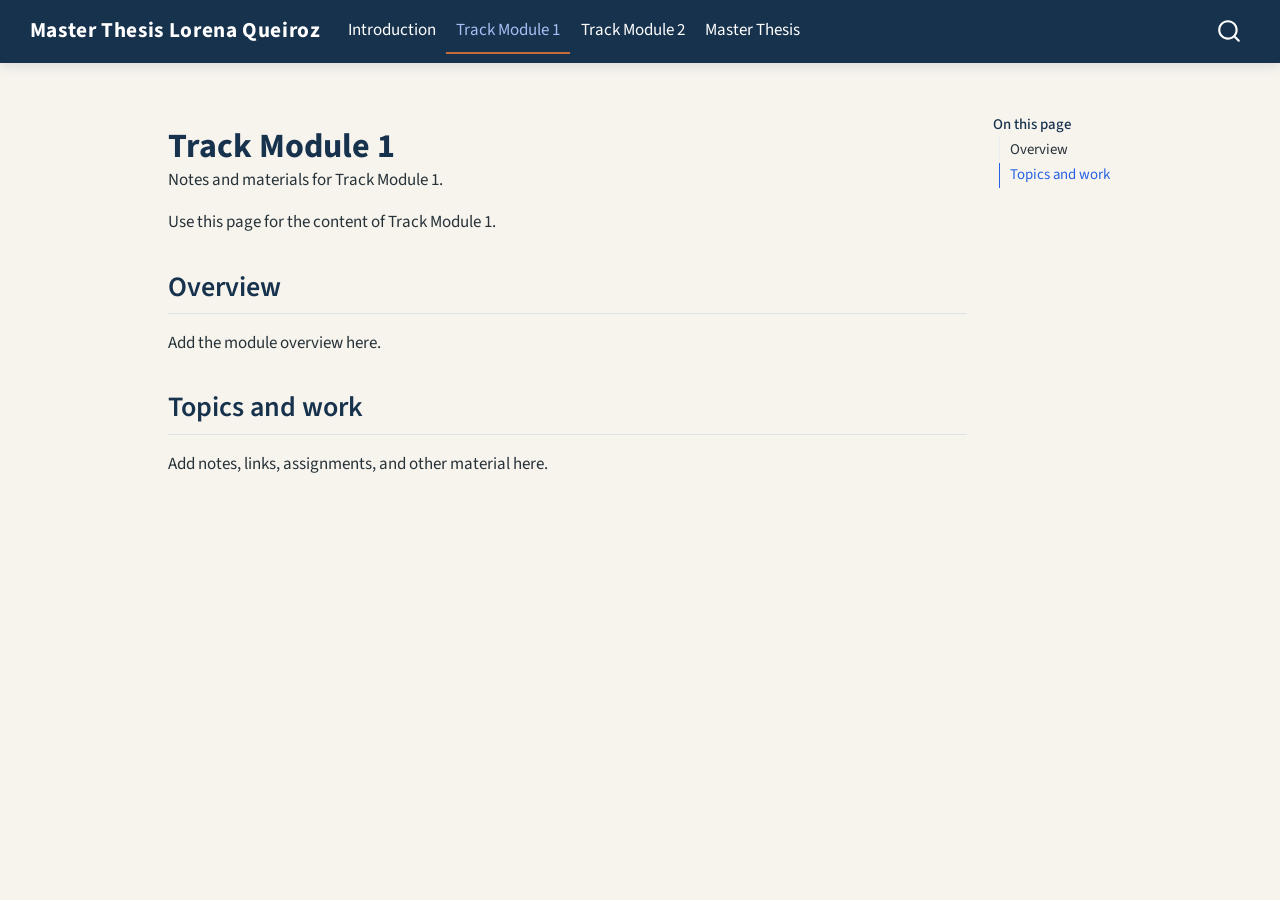
==== module-1.html @ 3b208a17 "Built site for gh-pages" ====
<!DOCTYPE html>
<html xmlns="http://www.w3.org/1999/xhtml" lang="en" xml:lang="en"><head>

<meta charset="utf-8">
<meta name="generator" content="quarto-1.8.27">

<meta name="viewport" content="width=device-width, initial-scale=1.0, user-scalable=yes">

<meta name="description" content="Notes and materials for Track Module 1.">

<title>Track Module 1 – Master Thesis Lorena Queiroz</title>
<style>
code{white-space: pre-wrap;}
span.smallcaps{font-variant: small-caps;}
div.columns{display: flex; gap: min(4vw, 1.5em);}
div.column{flex: auto; overflow-x: auto;}
div.hanging-indent{margin-left: 1.5em; text-indent: -1.5em;}
ul.task-list{list-style: none;}
ul.task-list li input[type="checkbox"] {
  width: 0.8em;
  margin: 0 0.8em 0.2em -1em; /* quarto-specific, see https://github.com/quarto-dev/quarto-cli/issues/4556 */ 
  vertical-align: middle;
}
</style>


<script src="site_libs/quarto-nav/quarto-nav.js"></script>
<script src="site_libs/quarto-nav/headroom.min.js"></script>
<script src="site_libs/clipboard/clipboard.min.js"></script>
<script src="site_libs/quarto-search/autocomplete.umd.js"></script>
<script src="site_libs/quarto-search/fuse.min.js"></script>
<script src="site_libs/quarto-search/quarto-search.js"></script>
<meta name="quarto:offset" content="./">
<script src="site_libs/quarto-html/quarto.js" type="module"></script>
<script src="site_libs/quarto-html/tabsets/tabsets.js" type="module"></script>
<script src="site_libs/quarto-html/axe/axe-check.js" type="module"></script>
<script src="site_libs/quarto-html/popper.min.js"></script>
<script src="site_libs/quarto-html/tippy.umd.min.js"></script>
<script src="site_libs/quarto-html/anchor.min.js"></script>
<link href="site_libs/quarto-html/tippy.css" rel="stylesheet">
<link href="site_libs/quarto-html/quarto-syntax-highlighting-ed96de9b727972fe78a7b5d16c58bf87.css" rel="stylesheet" id="quarto-text-highlighting-styles">
<script src="site_libs/bootstrap/bootstrap.min.js"></script>
<link href="site_libs/bootstrap/bootstrap-icons.css" rel="stylesheet">
<link href="site_libs/bootstrap/bootstrap-d3ca90b6e268685fec58a3d62933d639.min.css" rel="stylesheet" append-hash="true" id="quarto-bootstrap" data-mode="light">
<script id="quarto-search-options" type="application/json">{
  "location": "navbar",
  "copy-button": false,
  "collapse-after": 3,
  "panel-placement": "end",
  "type": "overlay",
  "limit": 50,
  "keyboard-shortcut": [
    "f",
    "/",
    "s"
  ],
  "show-item-context": false,
  "language": {
    "search-no-results-text": "No results",
    "search-matching-documents-text": "matching documents",
    "search-copy-link-title": "Copy link to search",
    "search-hide-matches-text": "Hide additional matches",
    "search-more-match-text": "more match in this document",
    "search-more-matches-text": "more matches in this document",
    "search-clear-button-title": "Clear",
    "search-text-placeholder": "",
    "search-detached-cancel-button-title": "Cancel",
    "search-submit-button-title": "Submit",
    "search-label": "Search"
  }
}</script>
<style>html{ scroll-behavior: smooth; }</style>


<link rel="stylesheet" href="styles.css">
</head>

<body class="nav-fixed quarto-light">

<div id="quarto-search-results"></div>
  <header id="quarto-header" class="headroom fixed-top">
    <nav class="navbar navbar-expand-lg " data-bs-theme="dark">
      <div class="navbar-container container-fluid">
      <div class="navbar-brand-container mx-auto">
    <a class="navbar-brand" href="./index.html">
    <span class="navbar-title">Master Thesis Lorena Queiroz</span>
    </a>
  </div>
            <div id="quarto-search" class="" title="Search"></div>
          <button class="navbar-toggler" type="button" data-bs-toggle="collapse" data-bs-target="#navbarCollapse" aria-controls="navbarCollapse" role="menu" aria-expanded="false" aria-label="Toggle navigation" onclick="if (window.quartoToggleHeadroom) { window.quartoToggleHeadroom(); }">
  <span class="navbar-toggler-icon"></span>
</button>
          <div class="collapse navbar-collapse" id="navbarCollapse">
            <ul class="navbar-nav navbar-nav-scroll me-auto">
  <li class="nav-item">
    <a class="nav-link" href="./index.html"> 
<span class="menu-text">Introduction</span></a>
  </li>  
  <li class="nav-item">
    <a class="nav-link active" href="./module-1.html" aria-current="page"> 
<span class="menu-text">Track Module 1</span></a>
  </li>  
  <li class="nav-item">
    <a class="nav-link" href="./module-2.html"> 
<span class="menu-text">Track Module 2</span></a>
  </li>  
  <li class="nav-item">
    <a class="nav-link" href="./thesis.html"> 
<span class="menu-text">Master Thesis</span></a>
  </li>  
</ul>
          </div> <!-- /navcollapse -->
            <div class="quarto-navbar-tools">
</div>
      </div> <!-- /container-fluid -->
    </nav>
</header>
<!-- content -->
<div id="quarto-content" class="quarto-container page-columns page-rows-contents page-layout-article page-navbar">
<!-- sidebar -->
<!-- margin-sidebar -->
    <div id="quarto-margin-sidebar" class="sidebar margin-sidebar">
        <nav id="TOC" role="doc-toc" class="toc-active">
    <h2 id="toc-title">On this page</h2>
   
  <ul>
  <li><a href="#overview" id="toc-overview" class="nav-link active" data-scroll-target="#overview">Overview</a></li>
  <li><a href="#topics-and-work" id="toc-topics-and-work" class="nav-link" data-scroll-target="#topics-and-work">Topics and work</a></li>
  </ul>
</nav>
    </div>
<!-- main -->
<main class="content" id="quarto-document-content">

<header id="title-block-header" class="quarto-title-block default">
<div class="quarto-title">
<h1 class="title">Track Module 1</h1>
</div>

<div>
  <div class="description">
    Notes and materials for Track Module 1.
  </div>
</div>


<div class="quarto-title-meta">

    
  
    
  </div>
  


</header>


<p>Use this page for the content of Track Module 1.</p>
<section id="overview" class="level2">
<h2 class="anchored" data-anchor-id="overview">Overview</h2>
<p>Add the module overview here.</p>
</section>
<section id="topics-and-work" class="level2">
<h2 class="anchored" data-anchor-id="topics-and-work">Topics and work</h2>
<p>Add notes, links, assignments, and other material here.</p>


</section>

</main> <!-- /main -->
<script id="quarto-html-after-body" type="application/javascript">
  window.document.addEventListener("DOMContentLoaded", function (event) {
    const icon = "";
    const anchorJS = new window.AnchorJS();
    anchorJS.options = {
      placement: 'right',
      icon: icon
    };
    anchorJS.add('.anchored');
    const isCodeAnnotation = (el) => {
      for (const clz of el.classList) {
        if (clz.startsWith('code-annotation-')) {                     
          return true;
        }
      }
      return false;
    }
    const onCopySuccess = function(e) {
      // button target
      const button = e.trigger;
      // don't keep focus
      button.blur();
      // flash "checked"
      button.classList.add('code-copy-button-checked');
      var currentTitle = button.getAttribute("title");
      button.setAttribute("title", "Copied!");
      let tooltip;
      if (window.bootstrap) {
        button.setAttribute("data-bs-toggle", "tooltip");
        button.setAttribute("data-bs-placement", "left");
        button.setAttribute("data-bs-title", "Copied!");
        tooltip = new bootstrap.Tooltip(button, 
          { trigger: "manual", 
            customClass: "code-copy-button-tooltip",
            offset: [0, -8]});
        tooltip.show();    
      }
      setTimeout(function() {
        if (tooltip) {
          tooltip.hide();
          button.removeAttribute("data-bs-title");
          button.removeAttribute("data-bs-toggle");
          button.removeAttribute("data-bs-placement");
        }
        button.setAttribute("title", currentTitle);
        button.classList.remove('code-copy-button-checked');
      }, 1000);
      // clear code selection
      e.clearSelection();
    }
    const getTextToCopy = function(trigger) {
      const outerScaffold = trigger.parentElement.cloneNode(true);
      const codeEl = outerScaffold.querySelector('code');
      for (const childEl of codeEl.children) {
        if (isCodeAnnotation(childEl)) {
          childEl.remove();
        }
      }
      return codeEl.innerText;
    }
    const clipboard = new window.ClipboardJS('.code-copy-button:not([data-in-quarto-modal])', {
      text: getTextToCopy
    });
    clipboard.on('success', onCopySuccess);
    if (window.document.getElementById('quarto-embedded-source-code-modal')) {
      const clipboardModal = new window.ClipboardJS('.code-copy-button[data-in-quarto-modal]', {
        text: getTextToCopy,
        container: window.document.getElementById('quarto-embedded-source-code-modal')
      });
      clipboardModal.on('success', onCopySuccess);
    }
      var localhostRegex = new RegExp(/^(?:http|https):\/\/localhost\:?[0-9]*\//);
      var mailtoRegex = new RegExp(/^mailto:/);
        var filterRegex = new RegExp('/' + window.location.host + '/');
      var isInternal = (href) => {
          return filterRegex.test(href) || localhostRegex.test(href) || mailtoRegex.test(href);
      }
      // Inspect non-navigation links and adorn them if external
     var links = window.document.querySelectorAll('a[href]:not(.nav-link):not(.navbar-brand):not(.toc-action):not(.sidebar-link):not(.sidebar-item-toggle):not(.pagination-link):not(.no-external):not([aria-hidden]):not(.dropdown-item):not(.quarto-navigation-tool):not(.about-link)');
      for (var i=0; i<links.length; i++) {
        const link = links[i];
        if (!isInternal(link.href)) {
          // undo the damage that might have been done by quarto-nav.js in the case of
          // links that we want to consider external
          if (link.dataset.originalHref !== undefined) {
            link.href = link.dataset.originalHref;
          }
        }
      }
    function tippyHover(el, contentFn, onTriggerFn, onUntriggerFn) {
      const config = {
        allowHTML: true,
        maxWidth: 500,
        delay: 100,
        arrow: false,
        appendTo: function(el) {
            return el.parentElement;
        },
        interactive: true,
        interactiveBorder: 10,
        theme: 'quarto',
        placement: 'bottom-start',
      };
      if (contentFn) {
        config.content = contentFn;
      }
      if (onTriggerFn) {
        config.onTrigger = onTriggerFn;
      }
      if (onUntriggerFn) {
        config.onUntrigger = onUntriggerFn;
      }
      window.tippy(el, config); 
    }
    const noterefs = window.document.querySelectorAll('a[role="doc-noteref"]');
    for (var i=0; i<noterefs.length; i++) {
      const ref = noterefs[i];
      tippyHover(ref, function() {
        // use id or data attribute instead here
        let href = ref.getAttribute('data-footnote-href') || ref.getAttribute('href');
        try { href = new URL(href).hash; } catch {}
        const id = href.replace(/^#\/?/, "");
        const note = window.document.getElementById(id);
        if (note) {
          return note.innerHTML;
        } else {
          return "";
        }
      });
    }
    const xrefs = window.document.querySelectorAll('a.quarto-xref');
    const processXRef = (id, note) => {
      // Strip column container classes
      const stripColumnClz = (el) => {
        el.classList.remove("page-full", "page-columns");
        if (el.children) {
          for (const child of el.children) {
            stripColumnClz(child);
          }
        }
      }
      stripColumnClz(note)
      if (id === null || id.startsWith('sec-')) {
        // Special case sections, only their first couple elements
        const container = document.createElement("div");
        if (note.children && note.children.length > 2) {
          container.appendChild(note.children[0].cloneNode(true));
          for (let i = 1; i < note.children.length; i++) {
            const child = note.children[i];
            if (child.tagName === "P" && child.innerText === "") {
              continue;
            } else {
              container.appendChild(child.cloneNode(true));
              break;
            }
          }
          if (window.Quarto?.typesetMath) {
            window.Quarto.typesetMath(container);
          }
          return container.innerHTML
        } else {
          if (window.Quarto?.typesetMath) {
            window.Quarto.typesetMath(note);
          }
          return note.innerHTML;
        }
      } else {
        // Remove any anchor links if they are present
        const anchorLink = note.querySelector('a.anchorjs-link');
        if (anchorLink) {
          anchorLink.remove();
        }
        if (window.Quarto?.typesetMath) {
          window.Quarto.typesetMath(note);
        }
        if (note.classList.contains("callout")) {
          return note.outerHTML;
        } else {
          return note.innerHTML;
        }
      }
    }
    for (var i=0; i<xrefs.length; i++) {
      const xref = xrefs[i];
      tippyHover(xref, undefined, function(instance) {
        instance.disable();
        let url = xref.getAttribute('href');
        let hash = undefined; 
        if (url.startsWith('#')) {
          hash = url;
        } else {
          try { hash = new URL(url).hash; } catch {}
        }
        if (hash) {
          const id = hash.replace(/^#\/?/, "");
          const note = window.document.getElementById(id);
          if (note !== null) {
            try {
              const html = processXRef(id, note.cloneNode(true));
              instance.setContent(html);
            } finally {
              instance.enable();
              instance.show();
            }
          } else {
            // See if we can fetch this
            fetch(url.split('#')[0])
            .then(res => res.text())
            .then(html => {
              const parser = new DOMParser();
              const htmlDoc = parser.parseFromString(html, "text/html");
              const note = htmlDoc.getElementById(id);
              if (note !== null) {
                const html = processXRef(id, note);
                instance.setContent(html);
              } 
            }).finally(() => {
              instance.enable();
              instance.show();
            });
          }
        } else {
          // See if we can fetch a full url (with no hash to target)
          // This is a special case and we should probably do some content thinning / targeting
          fetch(url)
          .then(res => res.text())
          .then(html => {
            const parser = new DOMParser();
            const htmlDoc = parser.parseFromString(html, "text/html");
            const note = htmlDoc.querySelector('main.content');
            if (note !== null) {
              // This should only happen for chapter cross references
              // (since there is no id in the URL)
              // remove the first header
              if (note.children.length > 0 && note.children[0].tagName === "HEADER") {
                note.children[0].remove();
              }
              const html = processXRef(null, note);
              instance.setContent(html);
            } 
          }).finally(() => {
            instance.enable();
            instance.show();
          });
        }
      }, function(instance) {
      });
    }
        let selectedAnnoteEl;
        const selectorForAnnotation = ( cell, annotation) => {
          let cellAttr = 'data-code-cell="' + cell + '"';
          let lineAttr = 'data-code-annotation="' +  annotation + '"';
          const selector = 'span[' + cellAttr + '][' + lineAttr + ']';
          return selector;
        }
        const selectCodeLines = (annoteEl) => {
          const doc = window.document;
          const targetCell = annoteEl.getAttribute("data-target-cell");
          const targetAnnotation = annoteEl.getAttribute("data-target-annotation");
          const annoteSpan = window.document.querySelector(selectorForAnnotation(targetCell, targetAnnotation));
          const lines = annoteSpan.getAttribute("data-code-lines").split(",");
          const lineIds = lines.map((line) => {
            return targetCell + "-" + line;
          })
          let top = null;
          let height = null;
          let parent = null;
          if (lineIds.length > 0) {
              //compute the position of the single el (top and bottom and make a div)
              const el = window.document.getElementById(lineIds[0]);
              top = el.offsetTop;
              height = el.offsetHeight;
              parent = el.parentElement.parentElement;
            if (lineIds.length > 1) {
              const lastEl = window.document.getElementById(lineIds[lineIds.length - 1]);
              const bottom = lastEl.offsetTop + lastEl.offsetHeight;
              height = bottom - top;
            }
            if (top !== null && height !== null && parent !== null) {
              // cook up a div (if necessary) and position it 
              let div = window.document.getElementById("code-annotation-line-highlight");
              if (div === null) {
                div = window.document.createElement("div");
                div.setAttribute("id", "code-annotation-line-highlight");
                div.style.position = 'absolute';
                parent.appendChild(div);
              }
              div.style.top = top - 2 + "px";
              div.style.height = height + 4 + "px";
              div.style.left = 0;
              let gutterDiv = window.document.getElementById("code-annotation-line-highlight-gutter");
              if (gutterDiv === null) {
                gutterDiv = window.document.createElement("div");
                gutterDiv.setAttribute("id", "code-annotation-line-highlight-gutter");
                gutterDiv.style.position = 'absolute';
                const codeCell = window.document.getElementById(targetCell);
                const gutter = codeCell.querySelector('.code-annotation-gutter');
                gutter.appendChild(gutterDiv);
              }
              gutterDiv.style.top = top - 2 + "px";
              gutterDiv.style.height = height + 4 + "px";
            }
            selectedAnnoteEl = annoteEl;
          }
        };
        const unselectCodeLines = () => {
          const elementsIds = ["code-annotation-line-highlight", "code-annotation-line-highlight-gutter"];
          elementsIds.forEach((elId) => {
            const div = window.document.getElementById(elId);
            if (div) {
              div.remove();
            }
          });
          selectedAnnoteEl = undefined;
        };
          // Handle positioning of the toggle
      window.addEventListener(
        "resize",
        throttle(() => {
          elRect = undefined;
          if (selectedAnnoteEl) {
            selectCodeLines(selectedAnnoteEl);
          }
        }, 10)
      );
      function throttle(fn, ms) {
      let throttle = false;
      let timer;
        return (...args) => {
          if(!throttle) { // first call gets through
              fn.apply(this, args);
              throttle = true;
          } else { // all the others get throttled
              if(timer) clearTimeout(timer); // cancel #2
              timer = setTimeout(() => {
                fn.apply(this, args);
                timer = throttle = false;
              }, ms);
          }
        };
      }
        // Attach click handler to the DT
        const annoteDls = window.document.querySelectorAll('dt[data-target-cell]');
        for (const annoteDlNode of annoteDls) {
          annoteDlNode.addEventListener('click', (event) => {
            const clickedEl = event.target;
            if (clickedEl !== selectedAnnoteEl) {
              unselectCodeLines();
              const activeEl = window.document.querySelector('dt[data-target-cell].code-annotation-active');
              if (activeEl) {
                activeEl.classList.remove('code-annotation-active');
              }
              selectCodeLines(clickedEl);
              clickedEl.classList.add('code-annotation-active');
            } else {
              // Unselect the line
              unselectCodeLines();
              clickedEl.classList.remove('code-annotation-active');
            }
          });
        }
    const findCites = (el) => {
      const parentEl = el.parentElement;
      if (parentEl) {
        const cites = parentEl.dataset.cites;
        if (cites) {
          return {
            el,
            cites: cites.split(' ')
          };
        } else {
          return findCites(el.parentElement)
        }
      } else {
        return undefined;
      }
    };
    var bibliorefs = window.document.querySelectorAll('a[role="doc-biblioref"]');
    for (var i=0; i<bibliorefs.length; i++) {
      const ref = bibliorefs[i];
      const citeInfo = findCites(ref);
      if (citeInfo) {
        tippyHover(citeInfo.el, function() {
          var popup = window.document.createElement('div');
          citeInfo.cites.forEach(function(cite) {
            var citeDiv = window.document.createElement('div');
            citeDiv.classList.add('hanging-indent');
            citeDiv.classList.add('csl-entry');
            var biblioDiv = window.document.getElementById('ref-' + cite);
            if (biblioDiv) {
              citeDiv.innerHTML = biblioDiv.innerHTML;
            }
            popup.appendChild(citeDiv);
          });
          return popup.innerHTML;
        });
      }
    }
  });
  </script>
</div> <!-- /content -->




<script src="site_libs/quarto-html/zenscroll-min.js"></script>
</body></html>
---- site_libs/quarto-html/tippy.css ----
.tippy-box[data-animation=fade][data-state=hidden]{opacity:0}[data-tippy-root]{max-width:calc(100vw - 10px)}.tippy-box{position:relative;background-color:#333;color:#fff;border-radius:4px;font-size:14px;line-height:1.4;white-space:normal;outline:0;transition-property:transform,visibility,opacity}.tippy-box[data-placement^=top]>.tippy-arrow{bottom:0}.tippy-box[data-placement^=top]>.tippy-arrow:before{bottom:-7px;left:0;border-width:8px 8px 0;border-top-color:initial;transform-origin:center top}.tippy-box[data-placement^=bottom]>.tippy-arrow{top:0}.tippy-box[data-placement^=bottom]>.tippy-arrow:before{top:-7px;left:0;border-width:0 8px 8px;border-bottom-color:initial;transform-origin:center bottom}.tippy-box[data-placement^=left]>.tippy-arrow{right:0}.tippy-box[data-placement^=left]>.tippy-arrow:before{border-width:8px 0 8px 8px;border-left-color:initial;right:-7px;transform-origin:center left}.tippy-box[data-placement^=right]>.tippy-arrow{left:0}.tippy-box[data-placement^=right]>.tippy-arrow:before{left:-7px;border-width:8px 8px 8px 0;border-right-color:initial;transform-origin:center right}.tippy-box[data-inertia][data-state=visible]{transition-timing-function:cubic-bezier(.54,1.5,.38,1.11)}.tippy-arrow{width:16px;height:16px;color:#333}.tippy-arrow:before{content:"";position:absolute;border-color:transparent;border-style:solid}.tippy-content{position:relative;padding:5px 9px;z-index:1}
---- site_libs/quarto-html/quarto-syntax-highlighting-ed96de9b727972fe78a7b5d16c58bf87.css ----
/* quarto syntax highlight colors */
:root {
  --quarto-hl-ot-color: #003B4F;
  --quarto-hl-at-color: #657422;
  --quarto-hl-ss-color: #20794D;
  --quarto-hl-an-color: #5E5E5E;
  --quarto-hl-fu-color: #4758AB;
  --quarto-hl-st-color: #20794D;
  --quarto-hl-cf-color: #003B4F;
  --quarto-hl-op-color: #5E5E5E;
  --quarto-hl-er-color: #AD0000;
  --quarto-hl-bn-color: #AD0000;
  --quarto-hl-al-color: #AD0000;
  --quarto-hl-va-color: #111111;
  --quarto-hl-bu-color: inherit;
  --quarto-hl-ex-color: inherit;
  --quarto-hl-pp-color: #AD0000;
  --quarto-hl-in-color: #5E5E5E;
  --quarto-hl-vs-color: #20794D;
  --quarto-hl-wa-color: #5E5E5E;
  --quarto-hl-do-color: #5E5E5E;
  --quarto-hl-im-color: #00769E;
  --quarto-hl-ch-color: #20794D;
  --quarto-hl-dt-color: #AD0000;
  --quarto-hl-fl-color: #AD0000;
  --quarto-hl-co-color: #5E5E5E;
  --quarto-hl-cv-color: #5E5E5E;
  --quarto-hl-cn-color: #8f5902;
  --quarto-hl-sc-color: #5E5E5E;
  --quarto-hl-dv-color: #AD0000;
  --quarto-hl-kw-color: #003B4F;
}

/* other quarto variables */
:root {
  --quarto-font-monospace: SFMono-Regular, Menlo, Monaco, Consolas, "Liberation Mono", "Courier New", monospace;
}

/* syntax highlight based on Pandoc's rules */
pre > code.sourceCode > span {
  color: #003B4F;
}

code.sourceCode > span {
  color: #003B4F;
}

div.sourceCode,
div.sourceCode pre.sourceCode {
  color: #003B4F;
}

/* Normal */
code span {
  color: #003B4F;
}

/* Alert */
code span.al {
  color: #AD0000;
  font-style: inherit;
}

/* Annotation */
code span.an {
  color: #5E5E5E;
  font-style: inherit;
}

/* Attribute */
code span.at {
  color: #657422;
  font-style: inherit;
}

/* BaseN */
code span.bn {
  color: #AD0000;
  font-style: inherit;
}

/* BuiltIn */
code span.bu {
  font-style: inherit;
}

/* ControlFlow */
code span.cf {
  color: #003B4F;
  font-weight: bold;
  font-style: inherit;
}

/* Char */
code span.ch {
  color: #20794D;
  font-style: inherit;
}

/* Constant */
code span.cn {
  color: #8f5902;
  font-style: inherit;
}

/* Comment */
code span.co {
  color: #5E5E5E;
  font-style: inherit;
}

/* CommentVar */
code span.cv {
  color: #5E5E5E;
  font-style: italic;
}

/* Documentation */
code span.do {
  color: #5E5E5E;
  font-style: italic;
}

/* DataType */
code span.dt {
  color: #AD0000;
  font-style: inherit;
}

/* DecVal */
code span.dv {
  color: #AD0000;
  font-style: inherit;
}

/* Error */
code span.er {
  color: #AD0000;
  font-style: inherit;
}

/* Extension */
code span.ex {
  font-style: inherit;
}

/* Float */
code span.fl {
  color: #AD0000;
  font-style: inherit;
}

/* Function */
code span.fu {
  color: #4758AB;
  font-style: inherit;
}

/* Import */
code span.im {
  color: #00769E;
  font-style: inherit;
}

/* Information */
code span.in {
  color: #5E5E5E;
  font-style: inherit;
}

/* Keyword */
code span.kw {
  color: #003B4F;
  font-weight: bold;
  font-style: inherit;
}

/* Operator */
code span.op {
  color: #5E5E5E;
  font-style: inherit;
}

/* Other */
code span.ot {
  color: #003B4F;
  font-style: inherit;
}

/* Preprocessor */
code span.pp {
  color: #AD0000;
  font-style: inherit;
}

/* SpecialChar */
code span.sc {
  color: #5E5E5E;
  font-style: inherit;
}

/* SpecialString */
code span.ss {
  color: #20794D;
  font-style: inherit;
}

/* String */
code span.st {
  color: #20794D;
  font-style: inherit;
}

/* Variable */
code span.va {
  color: #111111;
  font-style: inherit;
}

/* VerbatimString */
code span.vs {
  color: #20794D;
  font-style: inherit;
}

/* Warning */
code span.wa {
  color: #5E5E5E;
  font-style: italic;
}

.prevent-inlining {
  content: "</";
}

/*# sourceMappingURL=0920dd6d7437995b8cdf7429764427b1.css.map */
---- styles.css ----
/* Keep the reading surface calm while giving the site its own identity. */
:root {
  --site-ink: #17324d;
  --site-accent: #c76b39;
  --site-paper: #f7f4ee;
}

body {
  background: var(--site-paper);
  color: #263238;
}

.navbar {
  box-shadow: 0 2px 12px rgba(23, 50, 77, 0.14);
}

.navbar-brand {
  font-weight: 700;
  letter-spacing: 0.03em;
}

.navbar-nav .nav-link {
  border-bottom: 2px solid transparent;
  transition: border-color 160ms ease, color 160ms ease;
}

.navbar-nav .nav-link:hover,
.navbar-nav .nav-link.active {
  border-bottom-color: var(--site-accent);
}

#quarto-content {
  padding-top: 2rem;
}

h1, h2, h3 {
  color: var(--site-ink);
}

h1 {
  font-weight: 700;
}

a {
  color: #9b4d25;
}
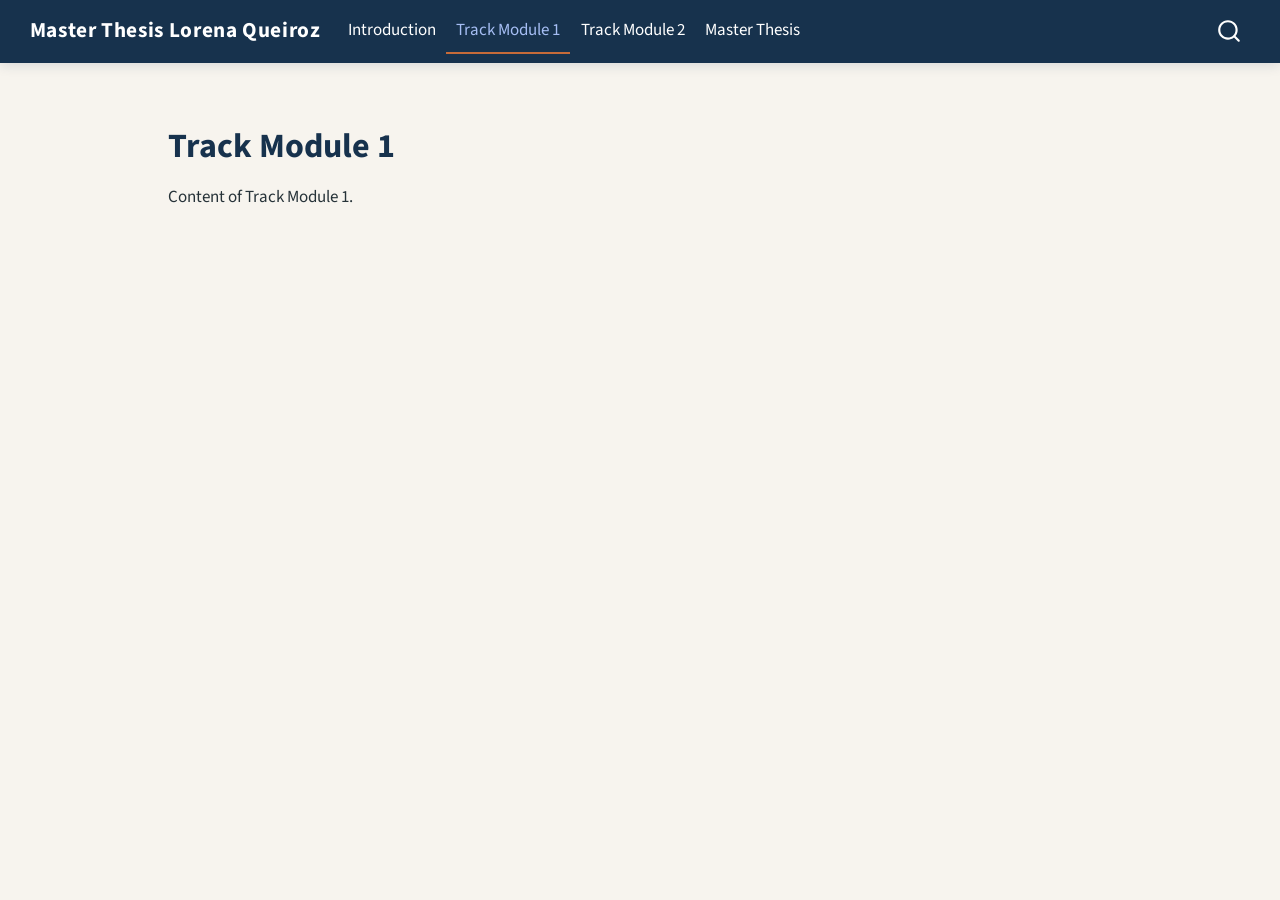
==== commit 91881957: "Built site for gh-pages" ====
--- a/module-1.html
+++ b/module-1.html
@@ -6,7 +6,6 @@
 
 <meta name="viewport" content="width=device-width, initial-scale=1.0, user-scalable=yes">
 
-<meta name="description" content="Notes and materials for Track Module 1.">
 
 <title>Track Module 1 – Master Thesis Lorena Queiroz</title>
 <style>
@@ -119,15 +118,8 @@
 <div id="quarto-content" class="quarto-container page-columns page-rows-contents page-layout-article page-navbar">
 <!-- sidebar -->
 <!-- margin-sidebar -->
-    <div id="quarto-margin-sidebar" class="sidebar margin-sidebar">
-        <nav id="TOC" role="doc-toc" class="toc-active">
-    <h2 id="toc-title">On this page</h2>
-   
-  <ul>
-  <li><a href="#overview" id="toc-overview" class="nav-link active" data-scroll-target="#overview">Overview</a></li>
-  <li><a href="#topics-and-work" id="toc-topics-and-work" class="nav-link" data-scroll-target="#topics-and-work">Topics and work</a></li>
-  </ul>
-</nav>
+    <div id="quarto-margin-sidebar" class="sidebar margin-sidebar zindex-bottom">
+        
     </div>
 <!-- main -->
 <main class="content" id="quarto-document-content">
@@ -137,11 +129,6 @@
 <h1 class="title">Track Module 1</h1>
 </div>
 
-<div>
-  <div class="description">
-    Notes and materials for Track Module 1.
-  </div>
-</div>
 
 
 <div class="quarto-title-meta">
@@ -156,17 +143,9 @@
 </header>
 
 
-<p>Use this page for the content of Track Module 1.</p>
-<section id="overview" class="level2">
-<h2 class="anchored" data-anchor-id="overview">Overview</h2>
-<p>Add the module overview here.</p>
-</section>
-<section id="topics-and-work" class="level2">
-<h2 class="anchored" data-anchor-id="topics-and-work">Topics and work</h2>
-<p>Add notes, links, assignments, and other material here.</p>
-
-
-</section>
+<p>Content of Track Module 1.</p>
+
+
 
 </main> <!-- /main -->
 <script id="quarto-html-after-body" type="application/javascript">
@@ -242,7 +221,7 @@
     }
       var localhostRegex = new RegExp(/^(?:http|https):\/\/localhost\:?[0-9]*\//);
       var mailtoRegex = new RegExp(/^mailto:/);
-        var filterRegex = new RegExp('/' + window.location.host + '/');
+        var filterRegex = new RegExp("https:\/\/DavidGraber\.github\.io\/MasterThesisLorenaQueiroz\/");
       var isInternal = (href) => {
           return filterRegex.test(href) || localhostRegex.test(href) || mailtoRegex.test(href);
       }
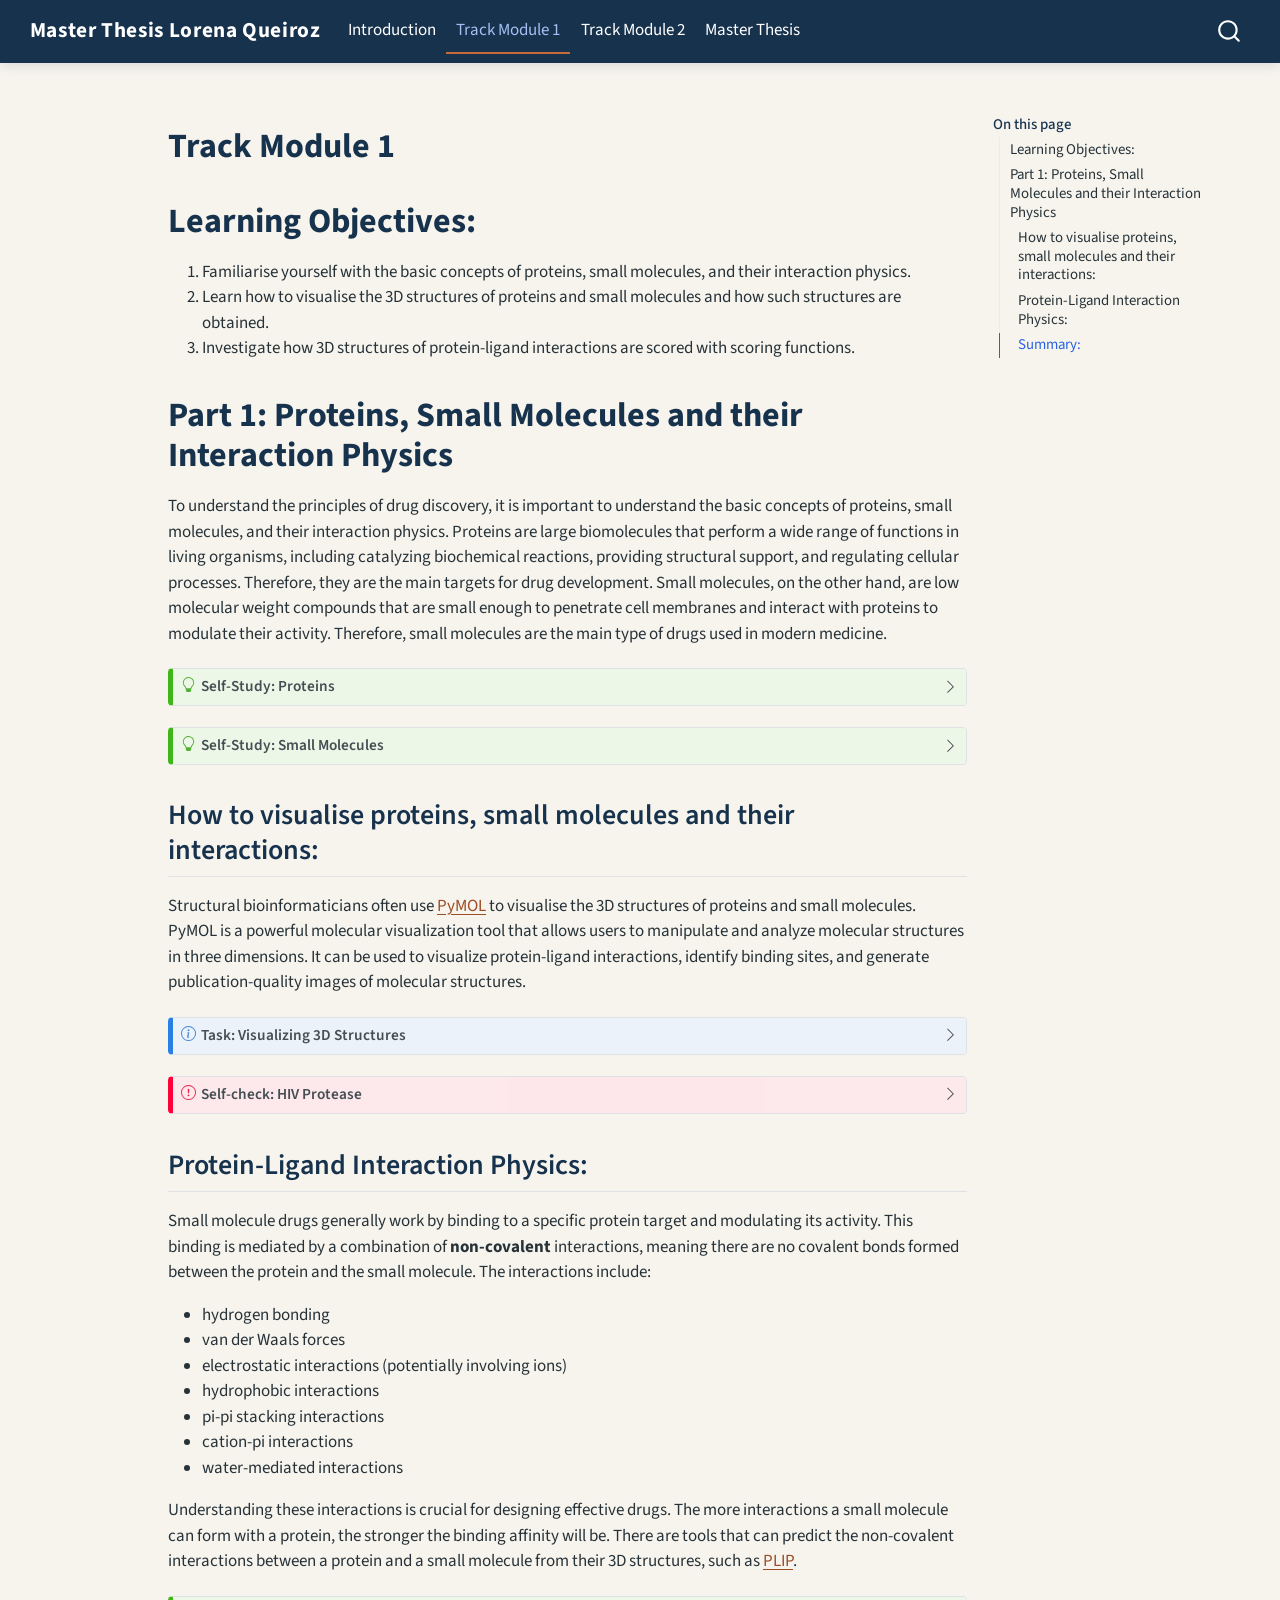
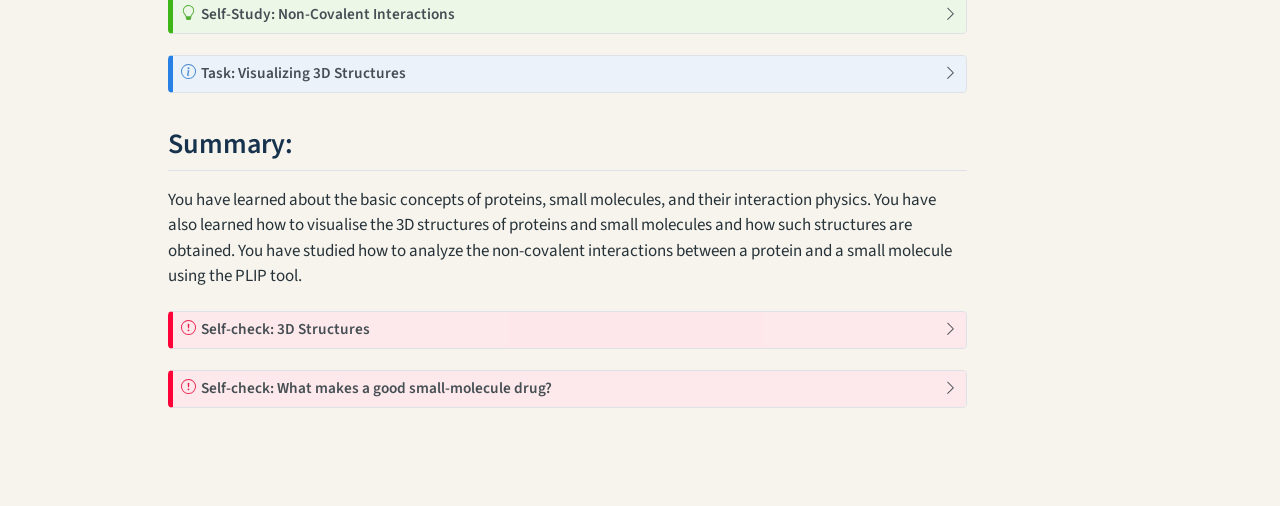
==== commit a1d6db19: "Built site for gh-pages" ====
--- a/module-1.html
+++ b/module-1.html
@@ -118,8 +118,20 @@
 <div id="quarto-content" class="quarto-container page-columns page-rows-contents page-layout-article page-navbar">
 <!-- sidebar -->
 <!-- margin-sidebar -->
-    <div id="quarto-margin-sidebar" class="sidebar margin-sidebar zindex-bottom">
-        
+    <div id="quarto-margin-sidebar" class="sidebar margin-sidebar">
+        <nav id="TOC" role="doc-toc" class="toc-active">
+    <h2 id="toc-title">On this page</h2>
+   
+  <ul>
+  <li><a href="#learning-objectives" id="toc-learning-objectives" class="nav-link active" data-scroll-target="#learning-objectives">Learning Objectives:</a></li>
+  <li><a href="#part-1-proteins-small-molecules-and-their-interaction-physics" id="toc-part-1-proteins-small-molecules-and-their-interaction-physics" class="nav-link" data-scroll-target="#part-1-proteins-small-molecules-and-their-interaction-physics">Part 1: Proteins, Small Molecules and their Interaction Physics</a>
+  <ul class="collapse">
+  <li><a href="#how-to-visualise-proteins-small-molecules-and-their-interactions" id="toc-how-to-visualise-proteins-small-molecules-and-their-interactions" class="nav-link" data-scroll-target="#how-to-visualise-proteins-small-molecules-and-their-interactions">How to visualise proteins, small molecules and their interactions:</a></li>
+  <li><a href="#protein-ligand-interaction-physics" id="toc-protein-ligand-interaction-physics" class="nav-link" data-scroll-target="#protein-ligand-interaction-physics">Protein-Ligand Interaction Physics:</a></li>
+  <li><a href="#summary" id="toc-summary" class="nav-link" data-scroll-target="#summary">Summary:</a></li>
+  </ul></li>
+  </ul>
+</nav>
     </div>
 <!-- main -->
 <main class="content" id="quarto-document-content">
@@ -143,9 +155,195 @@
 </header>
 
 
-<p>Content of Track Module 1.</p>
-
-
+<section id="learning-objectives" class="level1">
+<h1>Learning Objectives:</h1>
+<ol type="1">
+<li>Familiarise yourself with the basic concepts of proteins, small molecules, and their interaction physics.</li>
+<li>Learn how to visualise the 3D structures of proteins and small molecules and how such structures are obtained.</li>
+<li>Investigate how 3D structures of protein-ligand interactions are scored with scoring functions.</li>
+</ol>
+</section>
+<section id="part-1-proteins-small-molecules-and-their-interaction-physics" class="level1">
+<h1>Part 1: Proteins, Small Molecules and their Interaction Physics</h1>
+<p>To understand the principles of drug discovery, it is important to understand the basic concepts of proteins, small molecules, and their interaction physics. Proteins are large biomolecules that perform a wide range of functions in living organisms, including catalyzing biochemical reactions, providing structural support, and regulating cellular processes. Therefore, they are the main targets for drug development. Small molecules, on the other hand, are low molecular weight compounds that are small enough to penetrate cell membranes and interact with proteins to modulate their activity. Therefore, small molecules are the main type of drugs used in modern medicine.</p>
+<div class="callout callout-style-default callout-tip callout-titled" title="Self-Study: Proteins">
+<div class="callout-header d-flex align-content-center collapsed" data-bs-toggle="collapse" data-bs-target=".callout-1-contents" aria-controls="callout-1" aria-expanded="false" aria-label="Toggle callout">
+<div class="callout-icon-container">
+<i class="callout-icon"></i>
+</div>
+<div class="callout-title-container flex-fill">
+<span class="screen-reader-only">Tip</span>Self-Study: Proteins
+</div>
+<div class="callout-btn-toggle d-inline-block border-0 py-1 ps-1 pe-0 float-end"><i class="callout-toggle"></i></div>
+</div>
+<div id="callout-1" class="callout-1-contents callout-collapse collapse">
+<div class="callout-body-container callout-body">
+<ol type="1">
+<li>Review how protein are built from an <strong>amino acid sequence</strong>, how they fold into primary, secondary, tertiary and quaternary structures, and how their structure determines their function.</li>
+<li>Read about how the 3D structures of proteins are determined experimentally (e.g., X-ray crystallography, NMR spectroscopy) or predicted computationally (e.g.&nbsp;2021 Breakthrough Paper <a href="https://www.nature.com/articles/s41586-021-03819-2">AlphaFold2</a>).</li>
+</ol>
+</div>
+</div>
+</div>
+<div class="callout callout-style-default callout-tip callout-titled" title="Self-Study: Small Molecules">
+<div class="callout-header d-flex align-content-center collapsed" data-bs-toggle="collapse" data-bs-target=".callout-2-contents" aria-controls="callout-2" aria-expanded="false" aria-label="Toggle callout">
+<div class="callout-icon-container">
+<i class="callout-icon"></i>
+</div>
+<div class="callout-title-container flex-fill">
+<span class="screen-reader-only">Tip</span>Self-Study: Small Molecules
+</div>
+<div class="callout-btn-toggle d-inline-block border-0 py-1 ps-1 pe-0 float-end"><i class="callout-toggle"></i></div>
+</div>
+<div id="callout-2" class="callout-2-contents callout-collapse collapse">
+<div class="callout-body-container callout-body">
+<ol type="1">
+<li>Review how drug-like small molecules are built from atoms, of which atoms they are composed and what functional groups they contain. Describe what makes a good drug-like small molecule (See <a href="https://en.wikipedia.org/wiki/Lipinski%27s_rule_of_five">Lipinski’s Rule of Five</a>).</li>
+<li>Understand how small molecules can interact with proteins through various mechanisms, such as binding to active sites or allosteric sites.</li>
+<li>Read about how small molecules can be represented in text format (e.g.&nbsp;Simplified Molecular-Input Line-Entry System <a href="https://en.wikipedia.org/wiki/Simplified_molecular-input_line-entry_system">SMILES</a>).</li>
+</ol>
+</div>
+</div>
+</div>
+<section id="how-to-visualise-proteins-small-molecules-and-their-interactions" class="level2">
+<h2 class="anchored" data-anchor-id="how-to-visualise-proteins-small-molecules-and-their-interactions">How to visualise proteins, small molecules and their interactions:</h2>
+<p>Structural bioinformaticians often use <a href="https://pymol.org/2/">PyMOL</a> to visualise the 3D structures of proteins and small molecules. PyMOL is a powerful molecular visualization tool that allows users to manipulate and analyze molecular structures in three dimensions. It can be used to visualize protein-ligand interactions, identify binding sites, and generate publication-quality images of molecular structures.</p>
+<div class="callout callout-style-default callout-note callout-titled" title="Task: Visualizing 3D Structures">
+<div class="callout-header d-flex align-content-center collapsed" data-bs-toggle="collapse" data-bs-target=".callout-3-contents" aria-controls="callout-3" aria-expanded="false" aria-label="Toggle callout">
+<div class="callout-icon-container">
+<i class="callout-icon"></i>
+</div>
+<div class="callout-title-container flex-fill">
+<span class="screen-reader-only">Note</span>Task: Visualizing 3D Structures
+</div>
+<div class="callout-btn-toggle d-inline-block border-0 py-1 ps-1 pe-0 float-end"><i class="callout-toggle"></i></div>
+</div>
+<div id="callout-3" class="callout-3-contents callout-collapse collapse">
+<div class="callout-body-container callout-body">
+<ol type="1">
+<li>Apply for a free student license of PyMOL at <a href="https://www.pymol.org/buy.html" class="uri">https://www.pymol.org/buy.html</a></li>
+<li>Download and install PyMOL on your computer.</li>
+<li>Use PyMOL to visualise the 3D structure of a protein-ligand complex of your choice. You can obtain the 3D structure from the Protein Data Bank (PDB) by searching for a specific protein or ligand and downloading the corresponding PDB file. Once you have the PDB file, you can open it in PyMOL and explore the protein-ligand interactions.</li>
+<li>Alternatively, your can directly fetch the 3D structure of a protein-ligand complex from the PDB using the PDB ID (e.g., 1OXR) in PyMOL by running the command <code>fetch 1OXR</code> in the PyMOL command line.</li>
+<li>Familiarise yourself with the basic functions of the PyMOL interface, such as rotating, zooming, and changing the representation of the molecules.
+<ul>
+<li>At the bottom right, you can toggle on the sequence viewer (S), which shows the amino acid sequence of the protein and allows you to select specific residues by clicking on them. It also shows the ligand(s) in the structure, as well as potential water molecules and ions.</li>
+<li>You can select different parts of the protein or ligand by clicking on them in the PyMOL interface, which creates a selection (sele).</li>
+<li>On the right side of the PyMOL interface, you can find the “Display” menu, which allows you show (S) or hide (H) different representations, such as hide the cartoon representation and instead show the stick representation. You can also toggle on the display of an approximated surface.</li>
+<li>These operations can be performed across the entire structure (all), on a specific part of the structure (e.g.&nbsp;1OXR) or on the current selection (sele).</li>
+</ul></li>
+</ol>
+</div>
+</div>
+</div>
+<div class="callout callout-style-default callout-important callout-titled" title="Self-check: HIV Protease">
+<div class="callout-header d-flex align-content-center collapsed" data-bs-toggle="collapse" data-bs-target=".callout-4-contents" aria-controls="callout-4" aria-expanded="false" aria-label="Toggle callout">
+<div class="callout-icon-container">
+<i class="callout-icon"></i>
+</div>
+<div class="callout-title-container flex-fill">
+<span class="screen-reader-only">Important</span>Self-check: HIV Protease
+</div>
+<div class="callout-btn-toggle d-inline-block border-0 py-1 ps-1 pe-0 float-end"><i class="callout-toggle"></i></div>
+</div>
+<div id="callout-4" class="callout-4-contents callout-collapse collapse">
+<div class="callout-body-container callout-body">
+<p>Use PyMOL to visualise the 3D structure of a HIV protease-ligand complex (3O9I). Note that the protein is a homodimer, meaning it consists of two identical subunits. The ligand is a small molecule inhibitor that binds to the active site of the protease in between the two subunits. Use PyMOL to explore the protein-ligand interaction. Select the two protein chains in the sequence viewer and toggle on the surface view to see how the ligand fits into the active site.</p>
+</div>
+</div>
+</div>
+</section>
+<section id="protein-ligand-interaction-physics" class="level2">
+<h2 class="anchored" data-anchor-id="protein-ligand-interaction-physics">Protein-Ligand Interaction Physics:</h2>
+<p>Small molecule drugs generally work by binding to a specific protein target and modulating its activity. This binding is mediated by a combination of <strong>non-covalent</strong> interactions, meaning there are no covalent bonds formed between the protein and the small molecule. The interactions include:</p>
+<ul>
+<li>hydrogen bonding</li>
+<li>van der Waals forces</li>
+<li>electrostatic interactions (potentially involving ions)</li>
+<li>hydrophobic interactions</li>
+<li>pi-pi stacking interactions</li>
+<li>cation-pi interactions</li>
+<li>water-mediated interactions</li>
+</ul>
+<p>Understanding these interactions is crucial for designing effective drugs. The more interactions a small molecule can form with a protein, the stronger the binding affinity will be. There are tools that can predict the non-covalent interactions between a protein and a small molecule from their 3D structures, such as <a href="https://plip-tool.biotec.tu-dresden.de/plip-web/plip/index">PLIP</a>.</p>
+<div class="callout callout-style-default callout-tip callout-titled" title="Self-Study: Non-Covalent Interactions">
+<div class="callout-header d-flex align-content-center collapsed" data-bs-toggle="collapse" data-bs-target=".callout-5-contents" aria-controls="callout-5" aria-expanded="false" aria-label="Toggle callout">
+<div class="callout-icon-container">
+<i class="callout-icon"></i>
+</div>
+<div class="callout-title-container flex-fill">
+<span class="screen-reader-only">Tip</span>Self-Study: Non-Covalent Interactions
+</div>
+<div class="callout-btn-toggle d-inline-block border-0 py-1 ps-1 pe-0 float-end"><i class="callout-toggle"></i></div>
+</div>
+<div id="callout-5" class="callout-5-contents callout-collapse collapse">
+<div class="callout-body-container callout-body">
+<ol type="1">
+<li>Briefly read about the different types of non-covalent interactions and when they are formed</li>
+</ol>
+</div>
+</div>
+</div>
+<div class="callout callout-style-default callout-note callout-titled" title="Task: Visualizing 3D Structures">
+<div class="callout-header d-flex align-content-center collapsed" data-bs-toggle="collapse" data-bs-target=".callout-6-contents" aria-controls="callout-6" aria-expanded="false" aria-label="Toggle callout">
+<div class="callout-icon-container">
+<i class="callout-icon"></i>
+</div>
+<div class="callout-title-container flex-fill">
+<span class="screen-reader-only">Note</span>Task: Visualizing 3D Structures
+</div>
+<div class="callout-btn-toggle d-inline-block border-0 py-1 ps-1 pe-0 float-end"><i class="callout-toggle"></i></div>
+</div>
+<div id="callout-6" class="callout-6-contents callout-collapse collapse">
+<div class="callout-body-container callout-body">
+<ol type="1">
+<li>Use the <a href="https://plip-tool.biotec.tu-dresden.de/plip-web/plip/index">PLIP</a> tool to analyze the non-covalent interactions between a protein and a small molecule of your choice. On the website, you can directly enter the PDB ID of a protein-ligand complex from the Protein Data Bank (e.g.&nbsp;1OXR, or 3O9I).</li>
+<li>You can download the PLIP results as a PyMOL session for each small molecule in the structure. You can then open the PyMOL session to visualize the non-covalent interactions between the protein and the small molecule.</li>
+<li>Note that the HIV-protease inhibitor in 3O9I forms a water bridge with a water molecule in the active site of the protease. This water-mediated interaction is important for the binding affinity of the inhibitor, stabilizing the interaction and lowering its overall energy.</li>
+</ol>
+</div>
+</div>
+</div>
+</section>
+<section id="summary" class="level2">
+<h2 class="anchored" data-anchor-id="summary">Summary:</h2>
+<p>You have learned about the basic concepts of proteins, small molecules, and their interaction physics. You have also learned how to visualise the 3D structures of proteins and small molecules and how such structures are obtained. You have studied how to analyze the non-covalent interactions between a protein and a small molecule using the PLIP tool.</p>
+<div class="callout callout-style-default callout-important callout-titled" title="Self-check: 3D Structures">
+<div class="callout-header d-flex align-content-center collapsed" data-bs-toggle="collapse" data-bs-target=".callout-7-contents" aria-controls="callout-7" aria-expanded="false" aria-label="Toggle callout">
+<div class="callout-icon-container">
+<i class="callout-icon"></i>
+</div>
+<div class="callout-title-container flex-fill">
+<span class="screen-reader-only">Important</span>Self-check: 3D Structures
+</div>
+<div class="callout-btn-toggle d-inline-block border-0 py-1 ps-1 pe-0 float-end"><i class="callout-toggle"></i></div>
+</div>
+<div id="callout-7" class="callout-7-contents callout-collapse collapse">
+<div class="callout-body-container callout-body">
+<p>Why is the 3D structure of a protein important for drug design? Think about why it is important to know the 3D structure of a protein when designing drugs that target it. Why do models that predict the binding affinity of a small molecule to a protein usually rely on the 3D structure of the protein-ligand interaction? What speaks against using the protein sequence and the small molecule string representation (e.g., SMILES) as input for such models?</p>
+</div>
+</div>
+</div>
+<div class="callout callout-style-default callout-important callout-titled" title="Self-check: What makes a good small-molecule drug?">
+<div class="callout-header d-flex align-content-center collapsed" data-bs-toggle="collapse" data-bs-target=".callout-8-contents" aria-controls="callout-8" aria-expanded="false" aria-label="Toggle callout">
+<div class="callout-icon-container">
+<i class="callout-icon"></i>
+</div>
+<div class="callout-title-container flex-fill">
+<span class="screen-reader-only">Important</span>Self-check: What makes a good small-molecule drug?
+</div>
+<div class="callout-btn-toggle d-inline-block border-0 py-1 ps-1 pe-0 float-end"><i class="callout-toggle"></i></div>
+</div>
+<div id="callout-8" class="callout-8-contents callout-collapse collapse">
+<div class="callout-body-container callout-body">
+<p>Your have read about the general properties of small molecules that make them good drug candidates and also about the non-covalent interactions that are important for protein-ligand binding. Summarise the properties of a good small-molecule drug that binds to a specific protein target with high affinity: Can you see a trade-off?</p>
+</div>
+</div>
+</div>
+
+
+</section>
+</section>
 
 </main> <!-- /main -->
 <script id="quarto-html-after-body" type="application/javascript">
--- a/styles.css
+++ b/styles.css
@@ -44,3 +44,18 @@
 a {
   color: #9b4d25;
 }
+
+.highlight {
+  margin: 1.5rem 0;
+  padding: 1rem 1.25rem;
+  border-left: 5px solid var(--site-accent);
+  background: #fff3e8;
+  color: #263238;
+  border-radius: 0.35rem;
+}
+
+.highlight strong {
+  display: block;
+  margin-bottom: 0.5rem;
+  color: var(--site-ink);
+}
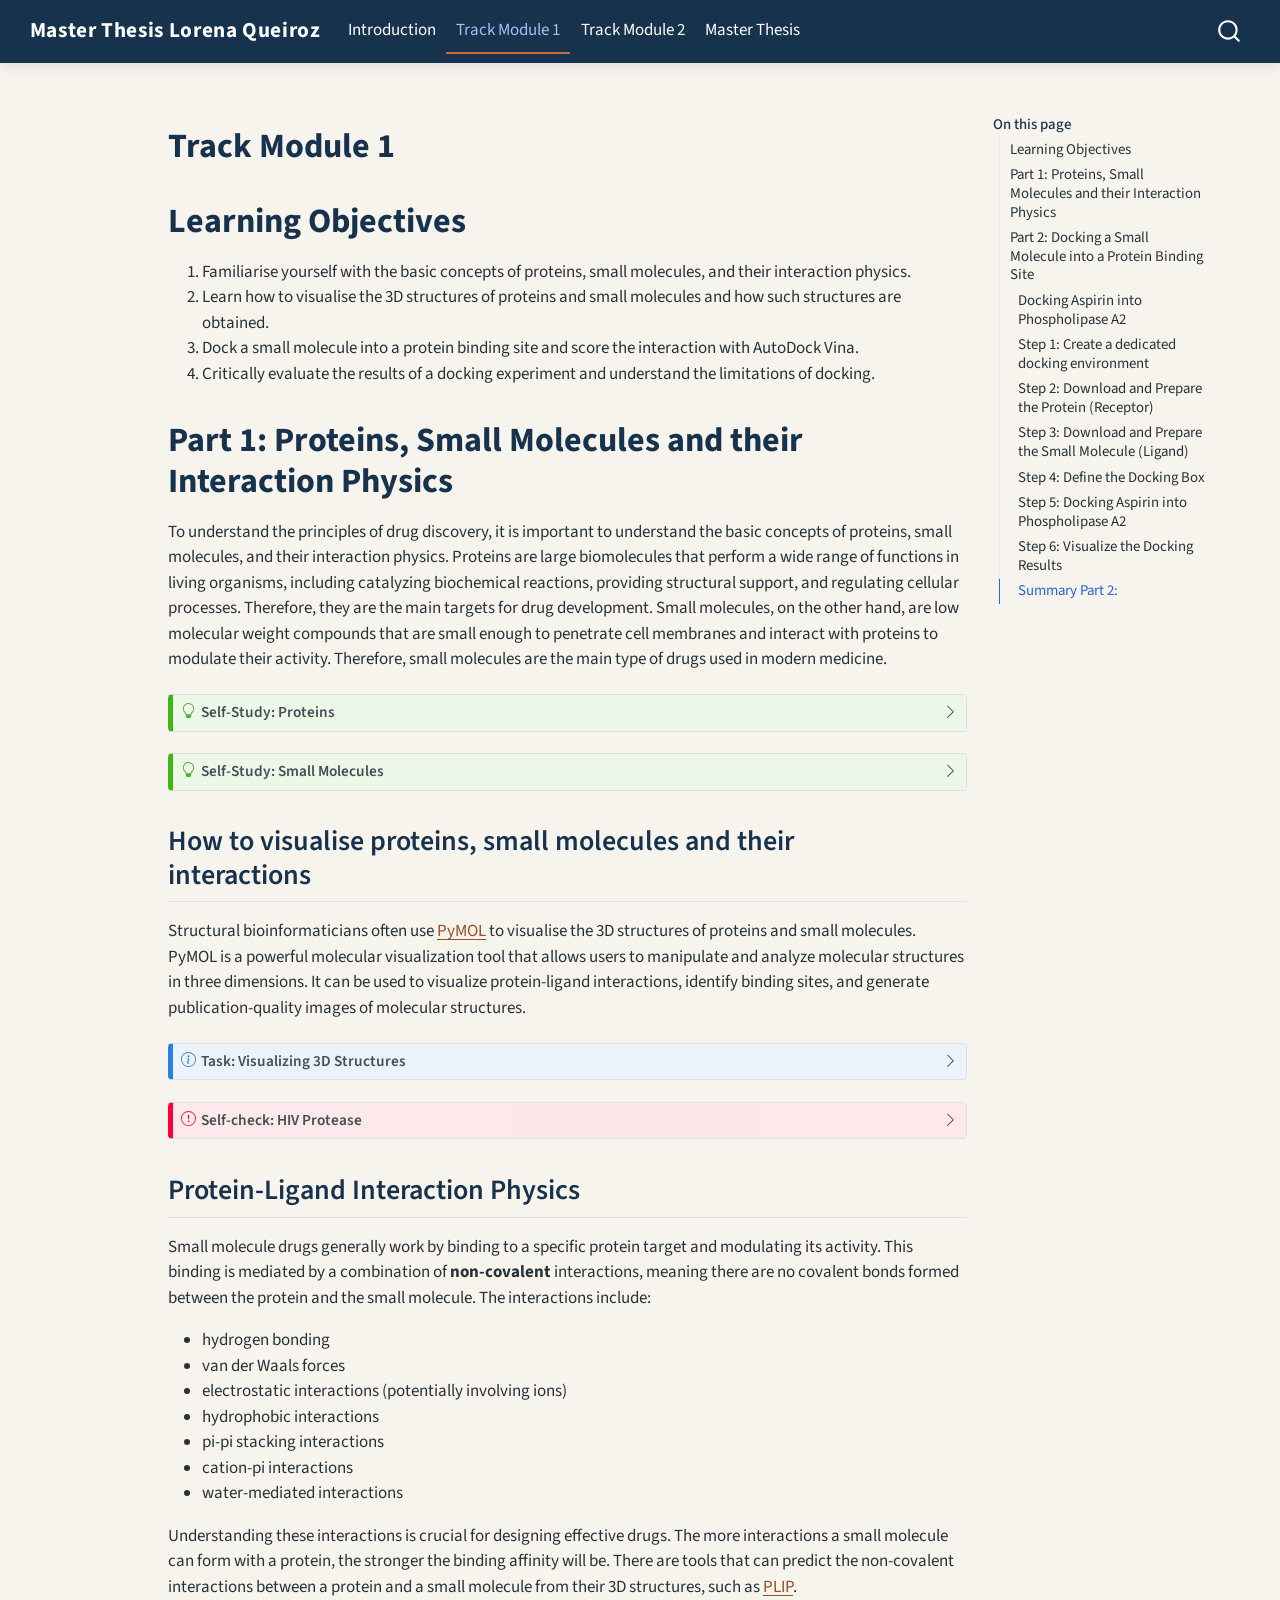
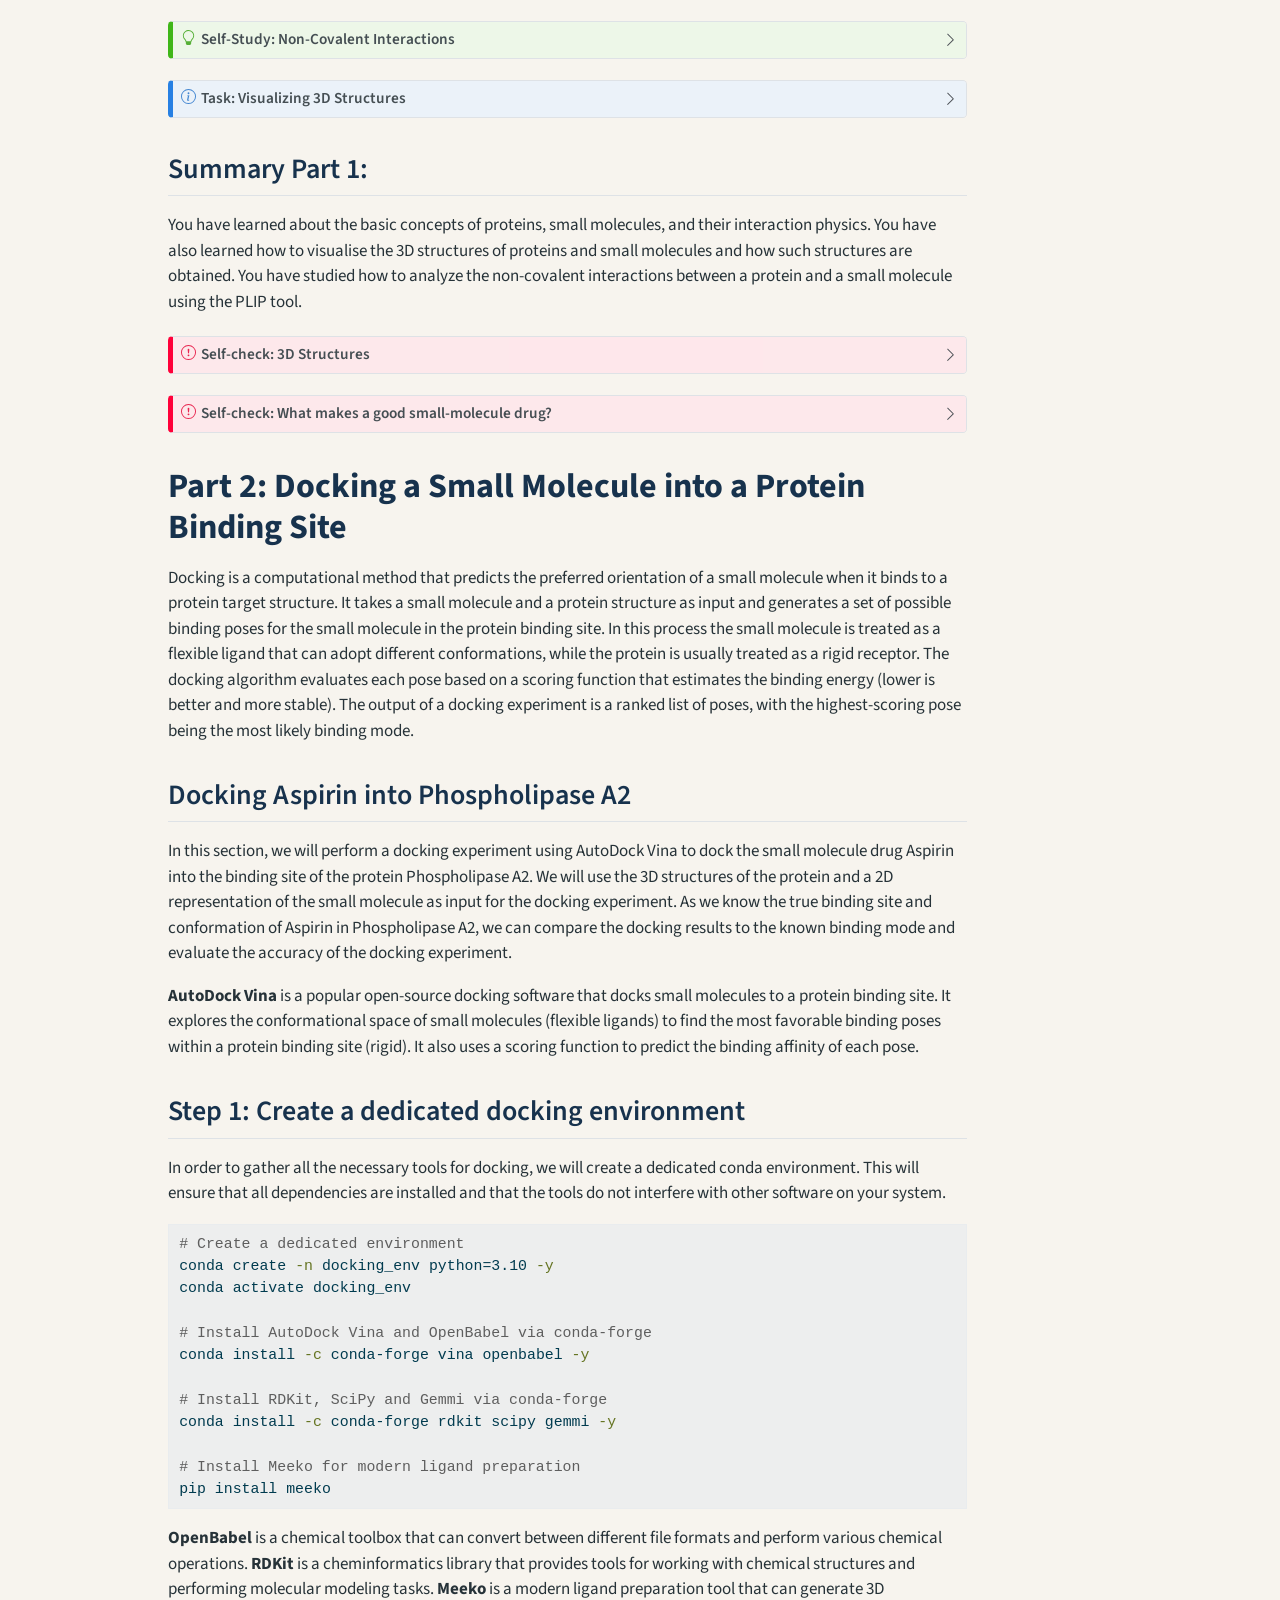
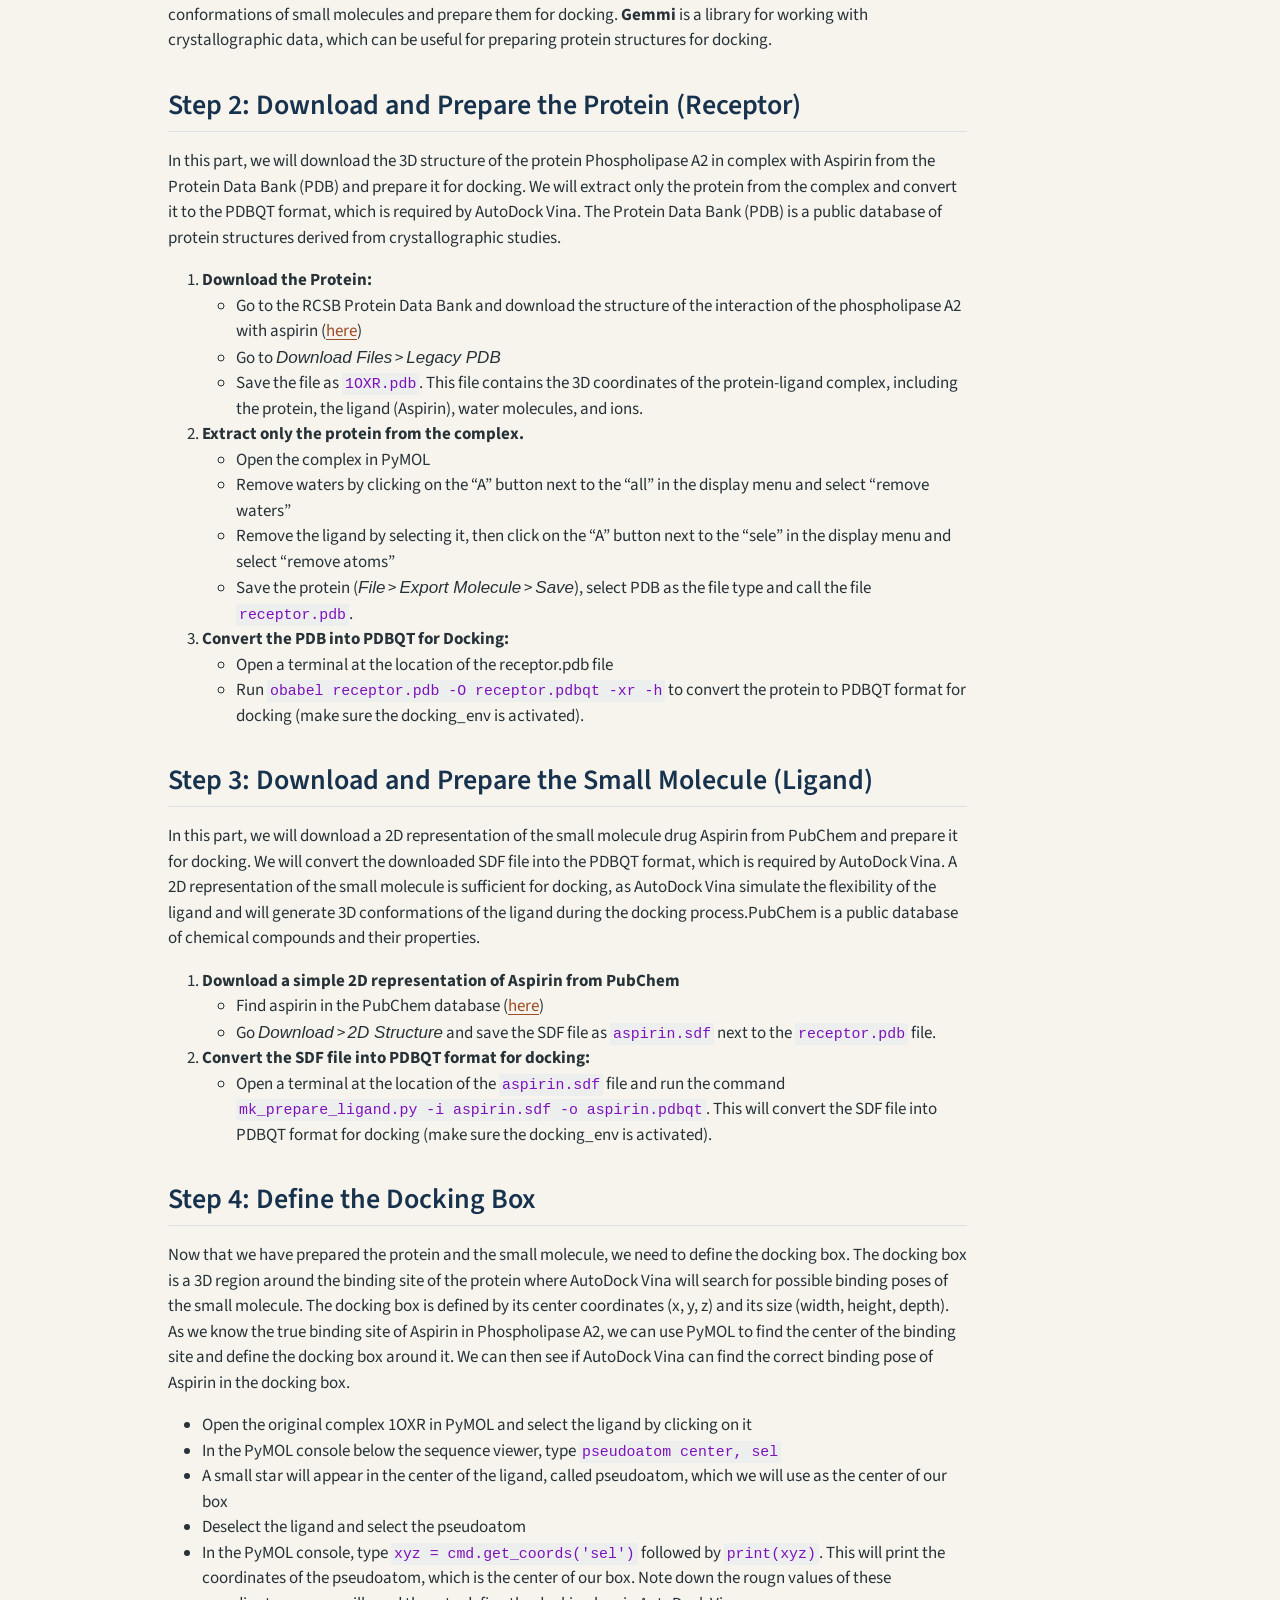
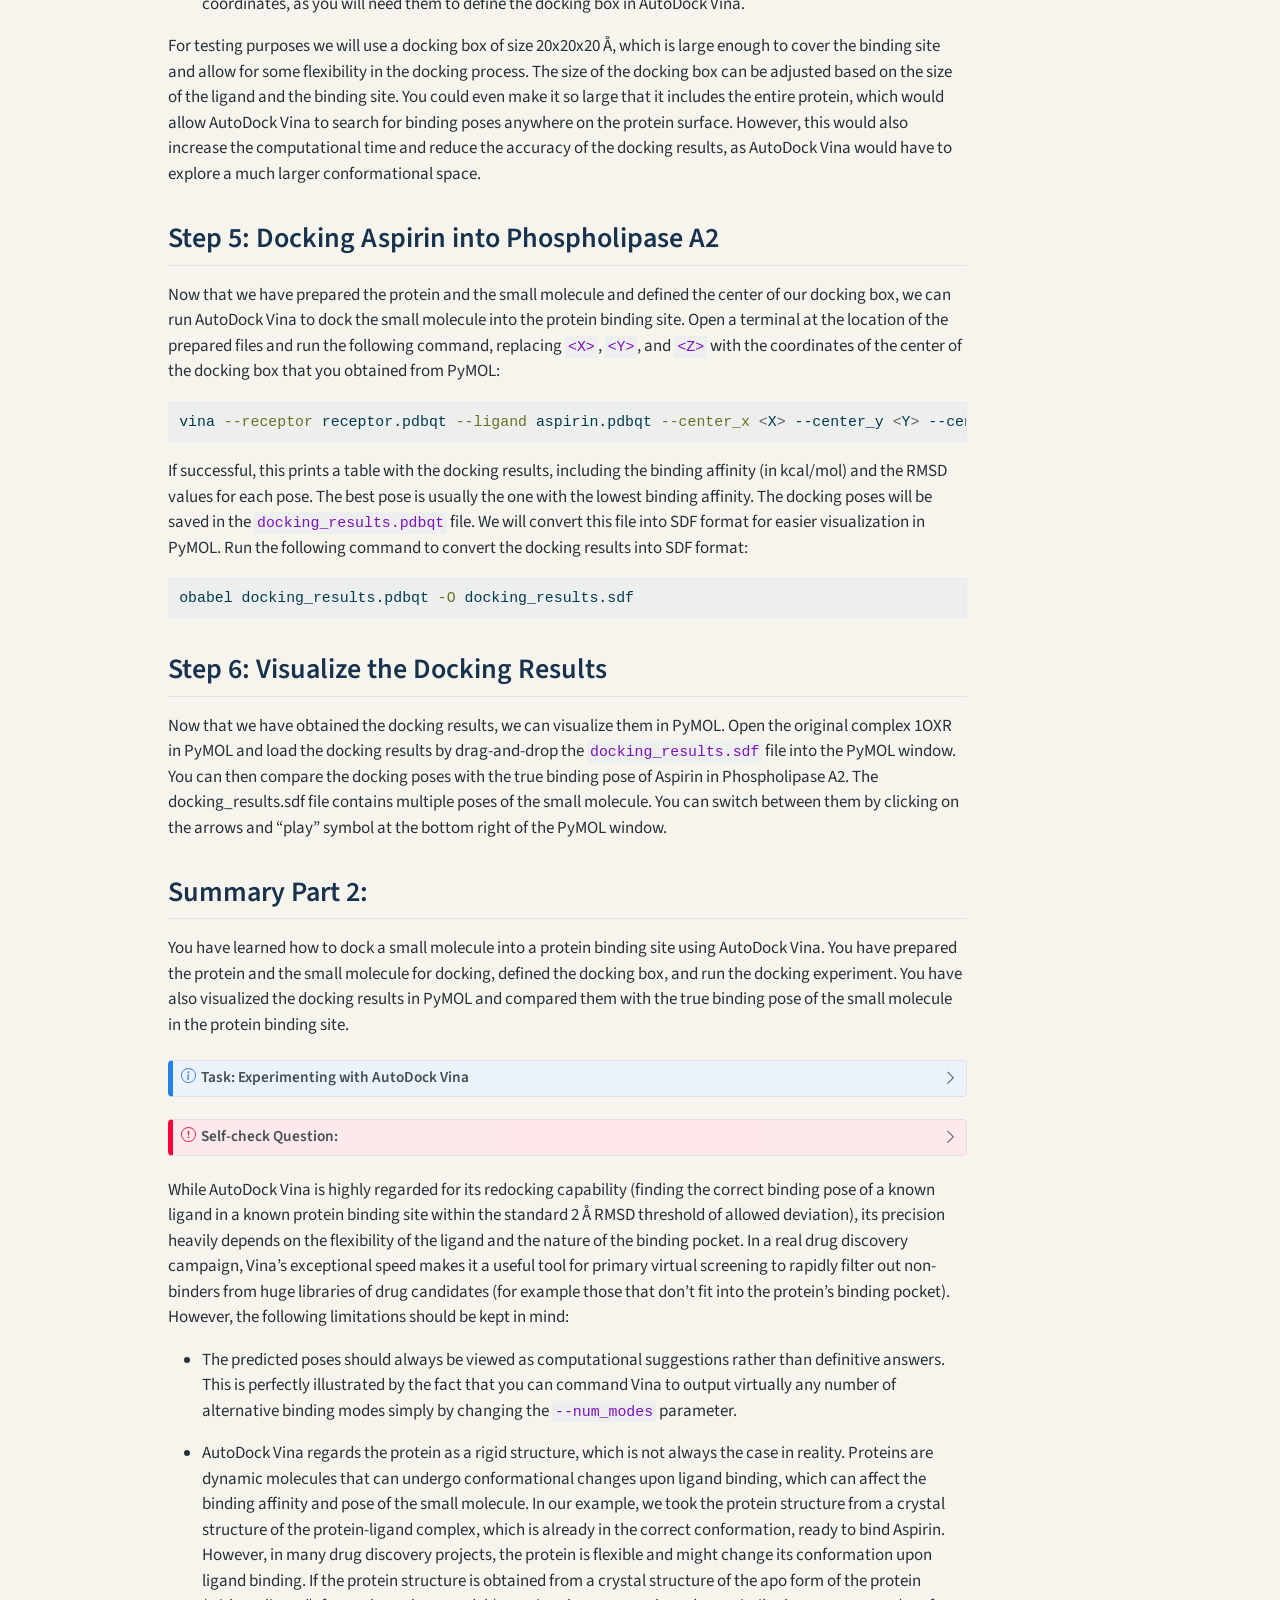
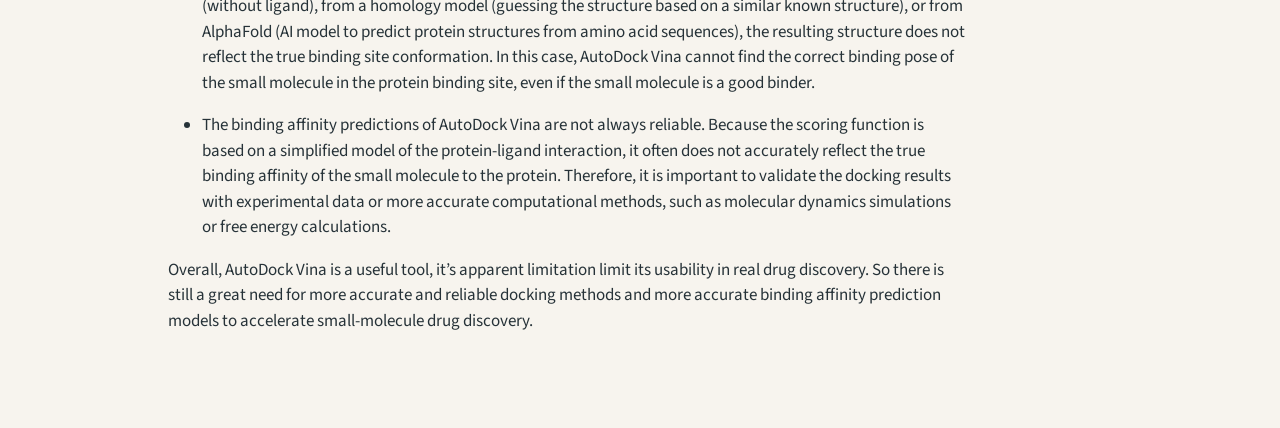
==== commit 84400ec9: "Built site for gh-pages" ====
--- a/module-1.html
+++ b/module-1.html
@@ -19,6 +19,41 @@
   width: 0.8em;
   margin: 0 0.8em 0.2em -1em; /* quarto-specific, see https://github.com/quarto-dev/quarto-cli/issues/4556 */ 
   vertical-align: middle;
+}
+/* CSS for syntax highlighting */
+html { -webkit-text-size-adjust: 100%; }
+pre > code.sourceCode { white-space: pre; position: relative; }
+pre > code.sourceCode > span { display: inline-block; line-height: 1.25; }
+pre > code.sourceCode > span:empty { height: 1.2em; }
+.sourceCode { overflow: visible; }
+code.sourceCode > span { color: inherit; text-decoration: inherit; }
+div.sourceCode { margin: 1em 0; }
+pre.sourceCode { margin: 0; }
+@media screen {
+div.sourceCode { overflow: auto; }
+}
+@media print {
+pre > code.sourceCode { white-space: pre-wrap; }
+pre > code.sourceCode > span { text-indent: -5em; padding-left: 5em; }
+}
+pre.numberSource code
+  { counter-reset: source-line 0; }
+pre.numberSource code > span
+  { position: relative; left: -4em; counter-increment: source-line; }
+pre.numberSource code > span > a:first-child::before
+  { content: counter(source-line);
+    position: relative; left: -1em; text-align: right; vertical-align: baseline;
+    border: none; display: inline-block;
+    -webkit-touch-callout: none; -webkit-user-select: none;
+    -khtml-user-select: none; -moz-user-select: none;
+    -ms-user-select: none; user-select: none;
+    padding: 0 4px; width: 4em;
+  }
+pre.numberSource { margin-left: 3em;  padding-left: 4px; }
+div.sourceCode
+  {   }
+@media screen {
+pre > code.sourceCode > span > a:first-child::before { text-decoration: underline; }
 }
 </style>
 
@@ -123,12 +158,23 @@
     <h2 id="toc-title">On this page</h2>
    
   <ul>
-  <li><a href="#learning-objectives" id="toc-learning-objectives" class="nav-link active" data-scroll-target="#learning-objectives">Learning Objectives:</a></li>
+  <li><a href="#learning-objectives" id="toc-learning-objectives" class="nav-link active" data-scroll-target="#learning-objectives">Learning Objectives</a></li>
   <li><a href="#part-1-proteins-small-molecules-and-their-interaction-physics" id="toc-part-1-proteins-small-molecules-and-their-interaction-physics" class="nav-link" data-scroll-target="#part-1-proteins-small-molecules-and-their-interaction-physics">Part 1: Proteins, Small Molecules and their Interaction Physics</a>
   <ul class="collapse">
-  <li><a href="#how-to-visualise-proteins-small-molecules-and-their-interactions" id="toc-how-to-visualise-proteins-small-molecules-and-their-interactions" class="nav-link" data-scroll-target="#how-to-visualise-proteins-small-molecules-and-their-interactions">How to visualise proteins, small molecules and their interactions:</a></li>
-  <li><a href="#protein-ligand-interaction-physics" id="toc-protein-ligand-interaction-physics" class="nav-link" data-scroll-target="#protein-ligand-interaction-physics">Protein-Ligand Interaction Physics:</a></li>
-  <li><a href="#summary" id="toc-summary" class="nav-link" data-scroll-target="#summary">Summary:</a></li>
+  <li><a href="#how-to-visualise-proteins-small-molecules-and-their-interactions" id="toc-how-to-visualise-proteins-small-molecules-and-their-interactions" class="nav-link" data-scroll-target="#how-to-visualise-proteins-small-molecules-and-their-interactions">How to visualise proteins, small molecules and their interactions</a></li>
+  <li><a href="#protein-ligand-interaction-physics" id="toc-protein-ligand-interaction-physics" class="nav-link" data-scroll-target="#protein-ligand-interaction-physics">Protein-Ligand Interaction Physics</a></li>
+  <li><a href="#summary-part-1" id="toc-summary-part-1" class="nav-link" data-scroll-target="#summary-part-1">Summary Part 1:</a></li>
+  </ul></li>
+  <li><a href="#part-2-docking-a-small-molecule-into-a-protein-binding-site" id="toc-part-2-docking-a-small-molecule-into-a-protein-binding-site" class="nav-link" data-scroll-target="#part-2-docking-a-small-molecule-into-a-protein-binding-site">Part 2: Docking a Small Molecule into a Protein Binding Site</a>
+  <ul class="collapse">
+  <li><a href="#docking-aspirin-into-phospholipase-a2" id="toc-docking-aspirin-into-phospholipase-a2" class="nav-link" data-scroll-target="#docking-aspirin-into-phospholipase-a2">Docking Aspirin into Phospholipase A2</a></li>
+  <li><a href="#step-1-create-a-dedicated-docking-environment" id="toc-step-1-create-a-dedicated-docking-environment" class="nav-link" data-scroll-target="#step-1-create-a-dedicated-docking-environment">Step 1: Create a dedicated docking environment</a></li>
+  <li><a href="#step-2-download-and-prepare-the-protein-receptor" id="toc-step-2-download-and-prepare-the-protein-receptor" class="nav-link" data-scroll-target="#step-2-download-and-prepare-the-protein-receptor">Step 2: Download and Prepare the Protein (Receptor)</a></li>
+  <li><a href="#step-3-download-and-prepare-the-small-molecule-ligand" id="toc-step-3-download-and-prepare-the-small-molecule-ligand" class="nav-link" data-scroll-target="#step-3-download-and-prepare-the-small-molecule-ligand">Step 3: Download and Prepare the Small Molecule (Ligand)</a></li>
+  <li><a href="#step-4-define-the-docking-box" id="toc-step-4-define-the-docking-box" class="nav-link" data-scroll-target="#step-4-define-the-docking-box">Step 4: Define the Docking Box</a></li>
+  <li><a href="#step-5-docking-aspirin-into-phospholipase-a2" id="toc-step-5-docking-aspirin-into-phospholipase-a2" class="nav-link" data-scroll-target="#step-5-docking-aspirin-into-phospholipase-a2">Step 5: Docking Aspirin into Phospholipase A2</a></li>
+  <li><a href="#step-6-visualize-the-docking-results" id="toc-step-6-visualize-the-docking-results" class="nav-link" data-scroll-target="#step-6-visualize-the-docking-results">Step 6: Visualize the Docking Results</a></li>
+  <li><a href="#summary-part-2" id="toc-summary-part-2" class="nav-link" data-scroll-target="#summary-part-2">Summary Part 2:</a></li>
   </ul></li>
   </ul>
 </nav>
@@ -156,11 +202,12 @@
 
 
 <section id="learning-objectives" class="level1">
-<h1>Learning Objectives:</h1>
+<h1>Learning Objectives</h1>
 <ol type="1">
 <li>Familiarise yourself with the basic concepts of proteins, small molecules, and their interaction physics.</li>
 <li>Learn how to visualise the 3D structures of proteins and small molecules and how such structures are obtained.</li>
-<li>Investigate how 3D structures of protein-ligand interactions are scored with scoring functions.</li>
+<li>Dock a small molecule into a protein binding site and score the interaction with AutoDock Vina.</li>
+<li>Critically evaluate the results of a docking experiment and understand the limitations of docking.</li>
 </ol>
 </section>
 <section id="part-1-proteins-small-molecules-and-their-interaction-physics" class="level1">
@@ -206,7 +253,7 @@
 </div>
 </div>
 <section id="how-to-visualise-proteins-small-molecules-and-their-interactions" class="level2">
-<h2 class="anchored" data-anchor-id="how-to-visualise-proteins-small-molecules-and-their-interactions">How to visualise proteins, small molecules and their interactions:</h2>
+<h2 class="anchored" data-anchor-id="how-to-visualise-proteins-small-molecules-and-their-interactions">How to visualise proteins, small molecules and their interactions</h2>
 <p>Structural bioinformaticians often use <a href="https://pymol.org/2/">PyMOL</a> to visualise the 3D structures of proteins and small molecules. PyMOL is a powerful molecular visualization tool that allows users to manipulate and analyze molecular structures in three dimensions. It can be used to visualize protein-ligand interactions, identify binding sites, and generate publication-quality images of molecular structures.</p>
 <div class="callout callout-style-default callout-note callout-titled" title="Task: Visualizing 3D Structures">
 <div class="callout-header d-flex align-content-center collapsed" data-bs-toggle="collapse" data-bs-target=".callout-3-contents" aria-controls="callout-3" aria-expanded="false" aria-label="Toggle callout">
@@ -254,7 +301,7 @@
 </div>
 </section>
 <section id="protein-ligand-interaction-physics" class="level2">
-<h2 class="anchored" data-anchor-id="protein-ligand-interaction-physics">Protein-Ligand Interaction Physics:</h2>
+<h2 class="anchored" data-anchor-id="protein-ligand-interaction-physics">Protein-Ligand Interaction Physics</h2>
 <p>Small molecule drugs generally work by binding to a specific protein target and modulating its activity. This binding is mediated by a combination of <strong>non-covalent</strong> interactions, meaning there are no covalent bonds formed between the protein and the small molecule. The interactions include:</p>
 <ul>
 <li>hydrogen bonding</li>
@@ -305,8 +352,8 @@
 </div>
 </div>
 </section>
-<section id="summary" class="level2">
-<h2 class="anchored" data-anchor-id="summary">Summary:</h2>
+<section id="summary-part-1" class="level2">
+<h2 class="anchored" data-anchor-id="summary-part-1">Summary Part 1:</h2>
 <p>You have learned about the basic concepts of proteins, small molecules, and their interaction physics. You have also learned how to visualise the 3D structures of proteins and small molecules and how such structures are obtained. You have studied how to analyze the non-covalent interactions between a protein and a small molecule using the PLIP tool.</p>
 <div class="callout callout-style-default callout-important callout-titled" title="Self-check: 3D Structures">
 <div class="callout-header d-flex align-content-center collapsed" data-bs-toggle="collapse" data-bs-target=".callout-7-contents" aria-controls="callout-7" aria-expanded="false" aria-label="Toggle callout">
@@ -340,6 +387,138 @@
 </div>
 </div>
 </div>
+</section>
+</section>
+<section id="part-2-docking-a-small-molecule-into-a-protein-binding-site" class="level1">
+<h1>Part 2: Docking a Small Molecule into a Protein Binding Site</h1>
+<p>Docking is a computational method that predicts the preferred orientation of a small molecule when it binds to a protein target structure. It takes a small molecule and a protein structure as input and generates a set of possible binding poses for the small molecule in the protein binding site. In this process the small molecule is treated as a flexible ligand that can adopt different conformations, while the protein is usually treated as a rigid receptor. The docking algorithm evaluates each pose based on a scoring function that estimates the binding energy (lower is better and more stable). The output of a docking experiment is a ranked list of poses, with the highest-scoring pose being the most likely binding mode.</p>
+<section id="docking-aspirin-into-phospholipase-a2" class="level2">
+<h2 class="anchored" data-anchor-id="docking-aspirin-into-phospholipase-a2">Docking Aspirin into Phospholipase A2</h2>
+<p>In this section, we will perform a docking experiment using AutoDock Vina to dock the small molecule drug Aspirin into the binding site of the protein Phospholipase A2. We will use the 3D structures of the protein and a 2D representation of the small molecule as input for the docking experiment. As we know the true binding site and conformation of Aspirin in Phospholipase A2, we can compare the docking results to the known binding mode and evaluate the accuracy of the docking experiment.</p>
+<p><strong>AutoDock Vina</strong> is a popular open-source docking software that docks small molecules to a protein binding site. It explores the conformational space of small molecules (flexible ligands) to find the most favorable binding poses within a protein binding site (rigid). It also uses a scoring function to predict the binding affinity of each pose.</p>
+</section>
+<section id="step-1-create-a-dedicated-docking-environment" class="level2">
+<h2 class="anchored" data-anchor-id="step-1-create-a-dedicated-docking-environment">Step 1: Create a dedicated docking environment</h2>
+<p>In order to gather all the necessary tools for docking, we will create a dedicated conda environment. This will ensure that all dependencies are installed and that the tools do not interfere with other software on your system.</p>
+<div class="code-copy-outer-scaffold"><div class="sourceCode" id="cb1"><pre class="sourceCode bash code-with-copy"><code class="sourceCode bash"><span id="cb1-1"><a href="#cb1-1" aria-hidden="true" tabindex="-1"></a><span class="co"># Create a dedicated environment</span></span>
+<span id="cb1-2"><a href="#cb1-2" aria-hidden="true" tabindex="-1"></a><span class="ex">conda</span> create <span class="at">-n</span> docking_env python=3.10 <span class="at">-y</span></span>
+<span id="cb1-3"><a href="#cb1-3" aria-hidden="true" tabindex="-1"></a><span class="ex">conda</span> activate docking_env</span>
+<span id="cb1-4"><a href="#cb1-4" aria-hidden="true" tabindex="-1"></a></span>
+<span id="cb1-5"><a href="#cb1-5" aria-hidden="true" tabindex="-1"></a><span class="co"># Install AutoDock Vina and OpenBabel via conda-forge</span></span>
+<span id="cb1-6"><a href="#cb1-6" aria-hidden="true" tabindex="-1"></a><span class="ex">conda</span> install <span class="at">-c</span> conda-forge vina openbabel <span class="at">-y</span></span>
+<span id="cb1-7"><a href="#cb1-7" aria-hidden="true" tabindex="-1"></a></span>
+<span id="cb1-8"><a href="#cb1-8" aria-hidden="true" tabindex="-1"></a><span class="co"># Install RDKit, SciPy and Gemmi via conda-forge</span></span>
+<span id="cb1-9"><a href="#cb1-9" aria-hidden="true" tabindex="-1"></a><span class="ex">conda</span> install <span class="at">-c</span> conda-forge rdkit scipy gemmi <span class="at">-y</span></span>
+<span id="cb1-10"><a href="#cb1-10" aria-hidden="true" tabindex="-1"></a></span>
+<span id="cb1-11"><a href="#cb1-11" aria-hidden="true" tabindex="-1"></a><span class="co"># Install Meeko for modern ligand preparation</span></span>
+<span id="cb1-12"><a href="#cb1-12" aria-hidden="true" tabindex="-1"></a><span class="ex">pip</span> install meeko</span></code></pre></div><button title="Copy to Clipboard" class="code-copy-button"><i class="bi"></i></button></div>
+<p><strong>OpenBabel</strong> is a chemical toolbox that can convert between different file formats and perform various chemical operations. <strong>RDKit</strong> is a cheminformatics library that provides tools for working with chemical structures and performing molecular modeling tasks. <strong>Meeko</strong> is a modern ligand preparation tool that can generate 3D conformations of small molecules and prepare them for docking. <strong>Gemmi</strong> is a library for working with crystallographic data, which can be useful for preparing protein structures for docking.</p>
+</section>
+<section id="step-2-download-and-prepare-the-protein-receptor" class="level2">
+<h2 class="anchored" data-anchor-id="step-2-download-and-prepare-the-protein-receptor">Step 2: Download and Prepare the Protein (Receptor)</h2>
+<p>In this part, we will download the 3D structure of the protein Phospholipase A2 in complex with Aspirin from the Protein Data Bank (PDB) and prepare it for docking. We will extract only the protein from the complex and convert it to the PDBQT format, which is required by AutoDock Vina. The Protein Data Bank (PDB) is a public database of protein structures derived from crystallographic studies.</p>
+<ol type="1">
+<li><strong>Download the Protein:</strong>
+<ul>
+<li>Go to the RCSB Protein Data Bank and download the structure of the interaction of the phospholipase A2 with aspirin (<a href="https://www.rcsb.org/structure/1OXR">here</a>)</li>
+<li>Go to <em>Download Files</em> &gt; <em>Legacy PDB</em></li>
+<li>Save the file as <code>1OXR.pdb</code>. This file contains the 3D coordinates of the protein-ligand complex, including the protein, the ligand (Aspirin), water molecules, and ions.</li>
+</ul></li>
+<li><strong>Extract only the protein from the complex.</strong>
+<ul>
+<li>Open the complex in PyMOL</li>
+<li>Remove waters by clicking on the “A” button next to the “all” in the display menu and select “remove waters”</li>
+<li>Remove the ligand by selecting it, then click on the “A” button next to the “sele” in the display menu and select “remove atoms”</li>
+<li>Save the protein (<em>File</em> &gt; <em>Export Molecule</em> &gt; <em>Save</em>), select PDB as the file type and call the file <code>receptor.pdb</code>.</li>
+</ul></li>
+<li><strong>Convert the PDB into PDBQT for Docking:</strong>
+<ul>
+<li>Open a terminal at the location of the receptor.pdb file</li>
+<li>Run <code>obabel receptor.pdb -O receptor.pdbqt -xr -h</code> to convert the protein to PDBQT format for docking (make sure the docking_env is activated).</li>
+</ul></li>
+</ol>
+</section>
+<section id="step-3-download-and-prepare-the-small-molecule-ligand" class="level2">
+<h2 class="anchored" data-anchor-id="step-3-download-and-prepare-the-small-molecule-ligand">Step 3: Download and Prepare the Small Molecule (Ligand)</h2>
+<p>In this part, we will download a 2D representation of the small molecule drug Aspirin from PubChem and prepare it for docking. We will convert the downloaded SDF file into the PDBQT format, which is required by AutoDock Vina. A 2D representation of the small molecule is sufficient for docking, as AutoDock Vina simulate the flexibility of the ligand and will generate 3D conformations of the ligand during the docking process.PubChem is a public database of chemical compounds and their properties.</p>
+<ol type="1">
+<li><strong>Download a simple 2D representation of Aspirin from PubChem</strong>
+<ul>
+<li>Find aspirin in the PubChem database (<a href="https://pubchem.ncbi.nlm.nih.gov/compound/2244">here</a>)</li>
+<li>Go <em>Download</em> &gt; <em>2D Structure</em> and save the SDF file as <code>aspirin.sdf</code> next to the <code>receptor.pdb</code> file.</li>
+</ul></li>
+<li><strong>Convert the SDF file into PDBQT format for docking:</strong>
+<ul>
+<li>Open a terminal at the location of the <code>aspirin.sdf</code> file and run the command <code>mk_prepare_ligand.py -i aspirin.sdf -o aspirin.pdbqt</code>. This will convert the SDF file into PDBQT format for docking (make sure the docking_env is activated).</li>
+</ul></li>
+</ol>
+</section>
+<section id="step-4-define-the-docking-box" class="level2">
+<h2 class="anchored" data-anchor-id="step-4-define-the-docking-box">Step 4: Define the Docking Box</h2>
+<p>Now that we have prepared the protein and the small molecule, we need to define the docking box. The docking box is a 3D region around the binding site of the protein where AutoDock Vina will search for possible binding poses of the small molecule. The docking box is defined by its center coordinates (x, y, z) and its size (width, height, depth). As we know the true binding site of Aspirin in Phospholipase A2, we can use PyMOL to find the center of the binding site and define the docking box around it. We can then see if AutoDock Vina can find the correct binding pose of Aspirin in the docking box.</p>
+<ul>
+<li>Open the original complex 1OXR in PyMOL and select the ligand by clicking on it</li>
+<li>In the PyMOL console below the sequence viewer, type <code>pseudoatom center, sel</code></li>
+<li>A small star will appear in the center of the ligand, called pseudoatom, which we will use as the center of our box</li>
+<li>Deselect the ligand and select the pseudoatom</li>
+<li>In the PyMOL console, type <code>xyz = cmd.get_coords('sel')</code> followed by <code>print(xyz)</code>. This will print the coordinates of the pseudoatom, which is the center of our box. Note down the rougn values of these coordinates, as you will need them to define the docking box in AutoDock Vina.</li>
+</ul>
+<p>For testing purposes we will use a docking box of size 20x20x20 Å, which is large enough to cover the binding site and allow for some flexibility in the docking process. The size of the docking box can be adjusted based on the size of the ligand and the binding site. You could even make it so large that it includes the entire protein, which would allow AutoDock Vina to search for binding poses anywhere on the protein surface. However, this would also increase the computational time and reduce the accuracy of the docking results, as AutoDock Vina would have to explore a much larger conformational space.</p>
+</section>
+<section id="step-5-docking-aspirin-into-phospholipase-a2" class="level2">
+<h2 class="anchored" data-anchor-id="step-5-docking-aspirin-into-phospholipase-a2">Step 5: Docking Aspirin into Phospholipase A2</h2>
+<p>Now that we have prepared the protein and the small molecule and defined the center of our docking box, we can run AutoDock Vina to dock the small molecule into the protein binding site. Open a terminal at the location of the prepared files and run the following command, replacing <code>&lt;X&gt;</code>, <code>&lt;Y&gt;</code>, and <code>&lt;Z&gt;</code> with the coordinates of the center of the docking box that you obtained from PyMOL:</p>
+<div class="code-copy-outer-scaffold"><div class="sourceCode" id="cb2"><pre class="sourceCode bash code-with-copy"><code class="sourceCode bash"><span id="cb2-1"><a href="#cb2-1" aria-hidden="true" tabindex="-1"></a><span class="ex">vina</span> <span class="at">--receptor</span> receptor.pdbqt <span class="at">--ligand</span> aspirin.pdbqt <span class="at">--center_x</span> <span class="op">&lt;</span>X<span class="op">&gt;</span> --center_y <span class="op">&lt;</span>Y<span class="op">&gt;</span> --center_z <span class="op">&lt;</span>Z<span class="op">&gt;</span> --size_x 20.0 <span class="at">--size_y</span> 20.0 <span class="at">--size_z</span> 20.0 <span class="at">--out</span> docking_results.pdbqt <span class="at">--exhaustiveness</span> 32</span></code></pre></div><button title="Copy to Clipboard" class="code-copy-button"><i class="bi"></i></button></div>
+<p>If successful, this prints a table with the docking results, including the binding affinity (in kcal/mol) and the RMSD values for each pose. The best pose is usually the one with the lowest binding affinity. The docking poses will be saved in the <code>docking_results.pdbqt</code> file. We will convert this file into SDF format for easier visualization in PyMOL. Run the following command to convert the docking results into SDF format:</p>
+<div class="code-copy-outer-scaffold"><div class="sourceCode" id="cb3"><pre class="sourceCode bash code-with-copy"><code class="sourceCode bash"><span id="cb3-1"><a href="#cb3-1" aria-hidden="true" tabindex="-1"></a><span class="ex">obabel</span> docking_results.pdbqt <span class="at">-O</span> docking_results.sdf</span></code></pre></div><button title="Copy to Clipboard" class="code-copy-button"><i class="bi"></i></button></div>
+</section>
+<section id="step-6-visualize-the-docking-results" class="level2">
+<h2 class="anchored" data-anchor-id="step-6-visualize-the-docking-results">Step 6: Visualize the Docking Results</h2>
+<p>Now that we have obtained the docking results, we can visualize them in PyMOL. Open the original complex 1OXR in PyMOL and load the docking results by drag-and-drop the <code>docking_results.sdf</code> file into the PyMOL window. You can then compare the docking poses with the true binding pose of Aspirin in Phospholipase A2. The docking_results.sdf file contains multiple poses of the small molecule. You can switch between them by clicking on the arrows and “play” symbol at the bottom right of the PyMOL window.</p>
+</section>
+<section id="summary-part-2" class="level2">
+<h2 class="anchored" data-anchor-id="summary-part-2">Summary Part 2:</h2>
+<p>You have learned how to dock a small molecule into a protein binding site using AutoDock Vina. You have prepared the protein and the small molecule for docking, defined the docking box, and run the docking experiment. You have also visualized the docking results in PyMOL and compared them with the true binding pose of the small molecule in the protein binding site.</p>
+<div class="callout callout-style-default callout-note callout-titled" title="Task: Experimenting with AutoDock Vina">
+<div class="callout-header d-flex align-content-center collapsed" data-bs-toggle="collapse" data-bs-target=".callout-9-contents" aria-controls="callout-9" aria-expanded="false" aria-label="Toggle callout">
+<div class="callout-icon-container">
+<i class="callout-icon"></i>
+</div>
+<div class="callout-title-container flex-fill">
+<span class="screen-reader-only">Note</span>Task: Experimenting with AutoDock Vina
+</div>
+<div class="callout-btn-toggle d-inline-block border-0 py-1 ps-1 pe-0 float-end"><i class="callout-toggle"></i></div>
+</div>
+<div id="callout-9" class="callout-9-contents callout-collapse collapse">
+<div class="callout-body-container callout-body">
+<p>If your docking experiment was not able to find the correct binding pose of Aspirin in Phospholipase A2, you can try to adjust the docking parameters and run the docking experiment again. You can try to change the size of the docking box, the exhaustiveness of the search, or the number of binding poses to generate. You can also try to dock a different small molecule into the same protein binding site or a different protein-ligand complex. Here an overview of the most important parameters of AutoDock Vina:</p>
+<p>Parameters: - <code>--receptor</code>: The path to the prepared protein file in PDBQT format. - <code>--ligand</code>: The path to the prepared small molecule file in PDBQT format - <code>--center_x</code>, <code>--center_y</code>, <code>--center_z</code>: The coordinates of the center of the docking box - <code>--size_x</code>, <code>--size_y</code>, <code>--size_z</code>: The size of the docking box in Ångströms - <code>--out</code>: The path to the output file where the docking results will be saved in PDBQT format - <code>--exhaustiveness</code>: The number of independent runs that AutoDock Vina will perform to explore the conformational space of the ligand. A higher value increases the accuracy of the docking results but also increases the computational time. - <code>--num_modes</code>: The number of binding poses to generate. The default is 9.</p>
+</div>
+</div>
+</div>
+<div class="callout callout-style-default callout-important callout-titled" title="Self-check Question:">
+<div class="callout-header d-flex align-content-center collapsed" data-bs-toggle="collapse" data-bs-target=".callout-10-contents" aria-controls="callout-10" aria-expanded="false" aria-label="Toggle callout">
+<div class="callout-icon-container">
+<i class="callout-icon"></i>
+</div>
+<div class="callout-title-container flex-fill">
+<span class="screen-reader-only">Important</span>Self-check Question:
+</div>
+<div class="callout-btn-toggle d-inline-block border-0 py-1 ps-1 pe-0 float-end"><i class="callout-toggle"></i></div>
+</div>
+<div id="callout-10" class="callout-10-contents callout-collapse collapse">
+<div class="callout-body-container callout-body">
+<p>You have experienced the precision of AutoDock Vina in docking a small-molecule drug into a protein binding site. Are you convinced that this tool is useful for drug discovery? Imagine you have a new protein target that is associated with cancer and you want to find a small molecule that can bind to it and inhibit its activity. You could download any small-molecule from PubChem or similar databases to build your own small molecule drug candidate library. Then you let AutoDock Vina dock the molecules in your library against the protein target and you select the one that has the best binding affinity (lowest energy). Do you think you will be able to pick the best small molecule from your library that binds to the protein target?</p>
+</div>
+</div>
+</div>
+<p>While AutoDock Vina is highly regarded for its redocking capability (finding the correct binding pose of a known ligand in a known protein binding site within the standard 2 Å RMSD threshold of allowed deviation), its precision heavily depends on the flexibility of the ligand and the nature of the binding pocket. In a real drug discovery campaign, Vina’s exceptional speed makes it a useful tool for primary virtual screening to rapidly filter out non-binders from huge libraries of drug candidates (for example those that don’t fit into the protein’s binding pocket). However, the following limitations should be kept in mind:</p>
+<ul>
+<li><p>The predicted poses should always be viewed as computational suggestions rather than definitive answers. This is perfectly illustrated by the fact that you can command Vina to output virtually any number of alternative binding modes simply by changing the <code>--num_modes</code> parameter.</p></li>
+<li><p>AutoDock Vina regards the protein as a rigid structure, which is not always the case in reality. Proteins are dynamic molecules that can undergo conformational changes upon ligand binding, which can affect the binding affinity and pose of the small molecule. In our example, we took the protein structure from a crystal structure of the protein-ligand complex, which is already in the correct conformation, ready to bind Aspirin. However, in many drug discovery projects, the protein is flexible and might change its conformation upon ligand binding. If the protein structure is obtained from a crystal structure of the apo form of the protein (without ligand), from a homology model (guessing the structure based on a similar known structure), or from AlphaFold (AI model to predict protein structures from amino acid sequences), the resulting structure does not reflect the true binding site conformation. In this case, AutoDock Vina cannot find the correct binding pose of the small molecule in the protein binding site, even if the small molecule is a good binder.</p></li>
+<li><p>The binding affinity predictions of AutoDock Vina are not always reliable. Because the scoring function is based on a simplified model of the protein-ligand interaction, it often does not accurately reflect the true binding affinity of the small molecule to the protein. Therefore, it is important to validate the docking results with experimental data or more accurate computational methods, such as molecular dynamics simulations or free energy calculations.</p></li>
+</ul>
+<p>Overall, AutoDock Vina is a useful tool, it’s apparent limitation limit its usability in real drug discovery. So there is still a great need for more accurate and reliable docking methods and more accurate binding affinity prediction models to accelerate small-molecule drug discovery.</p>
 
 
 </section>
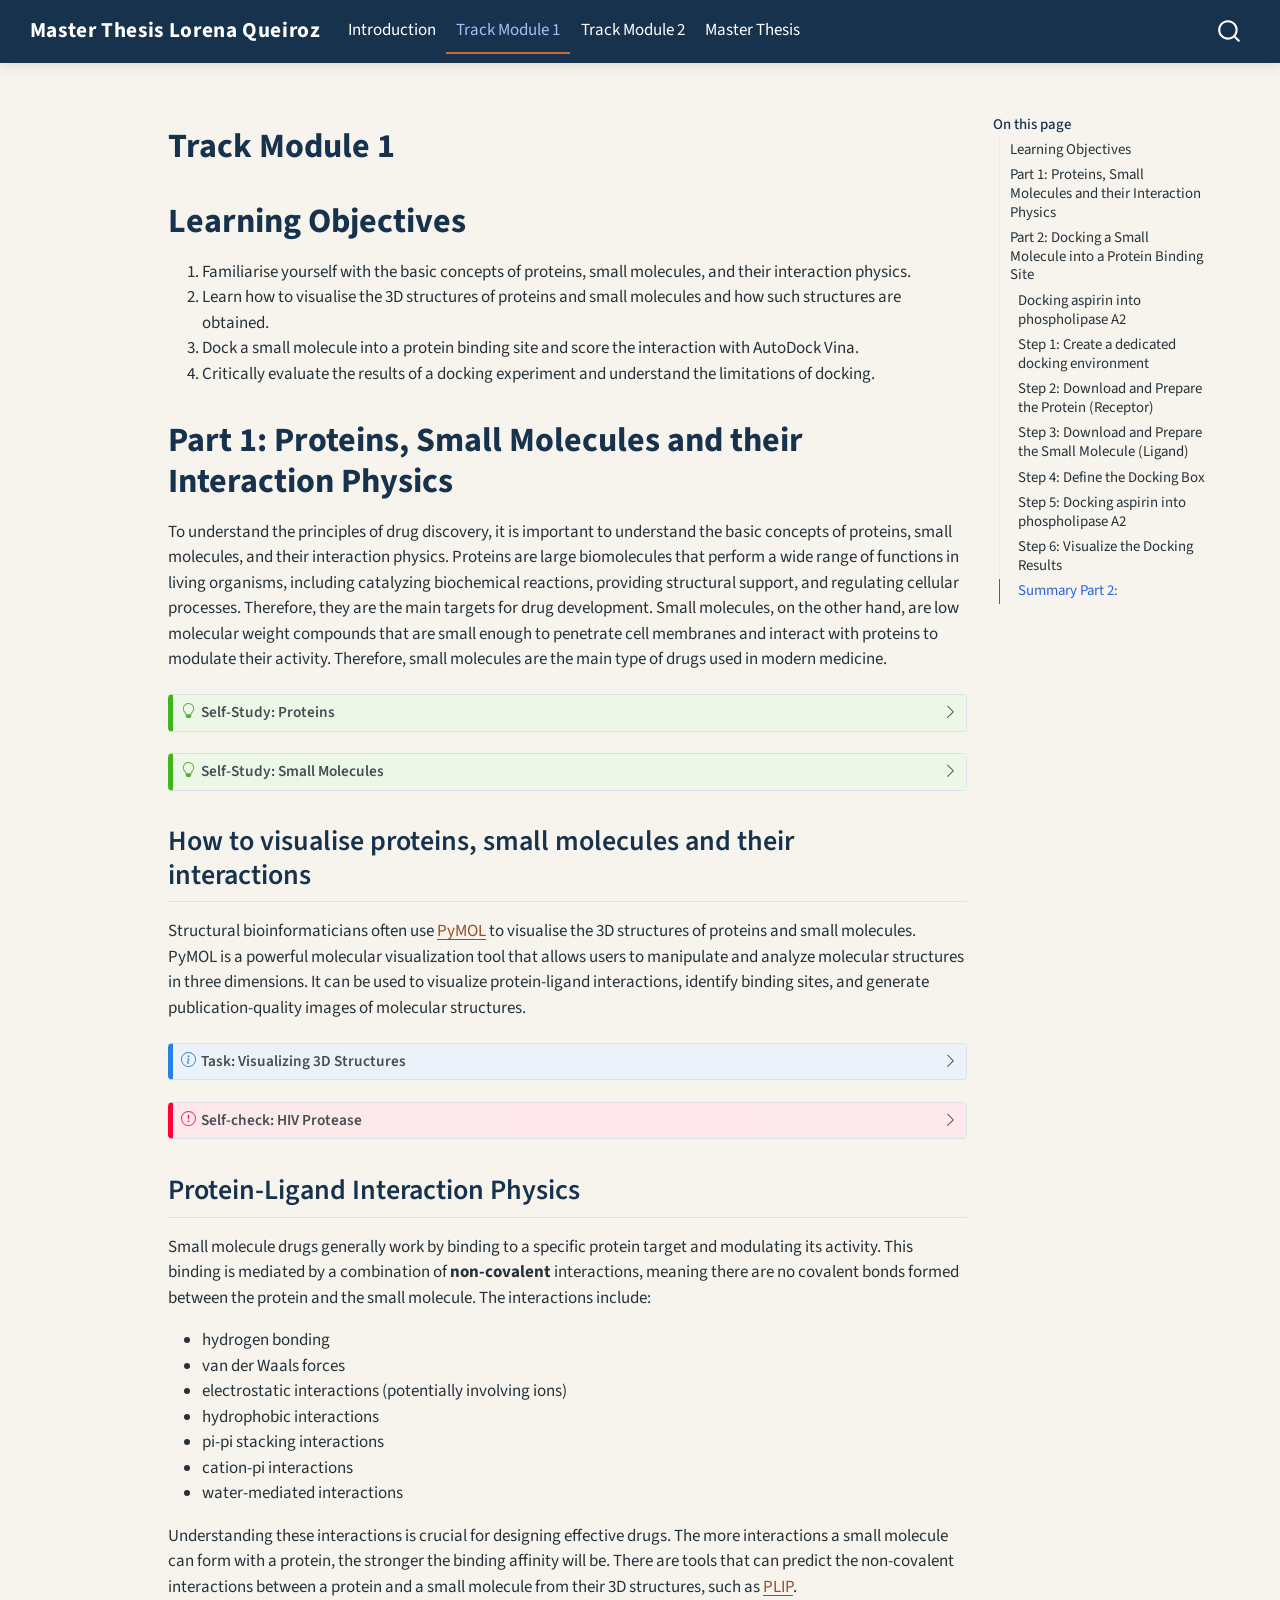
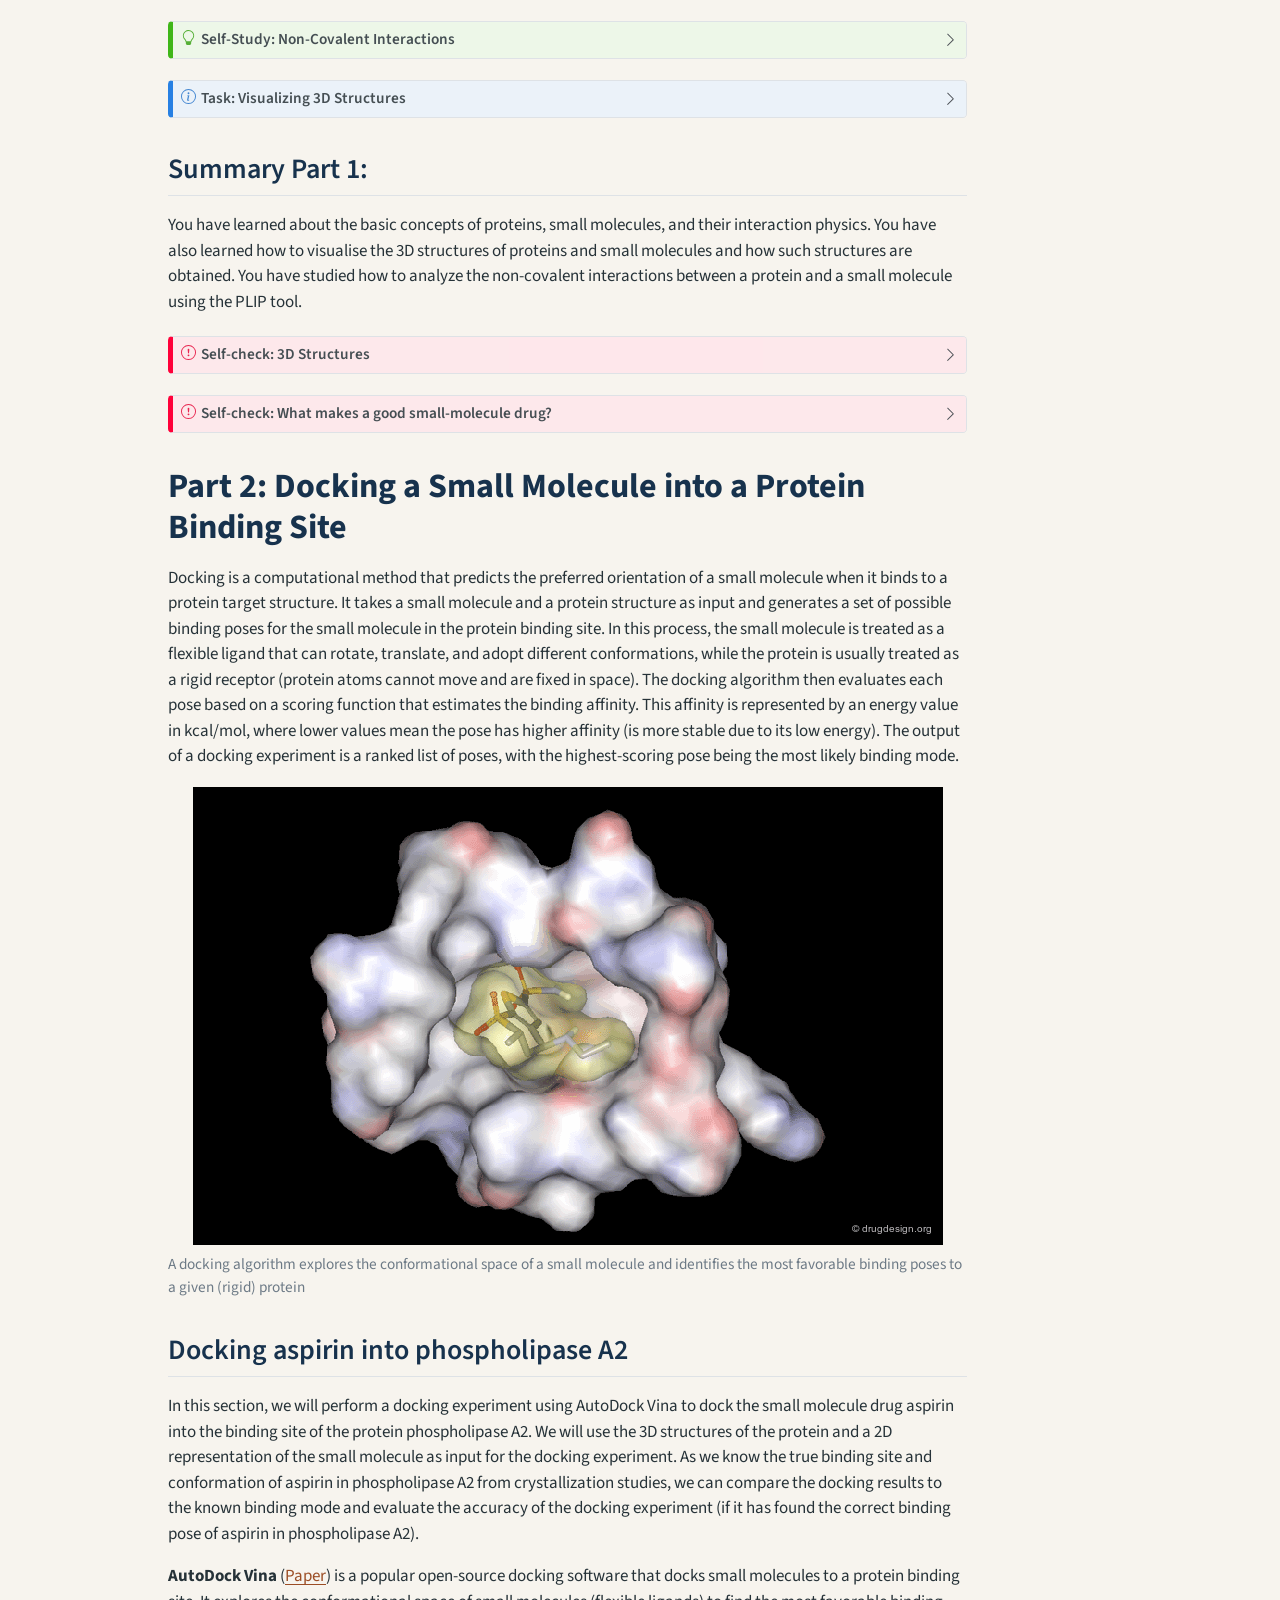
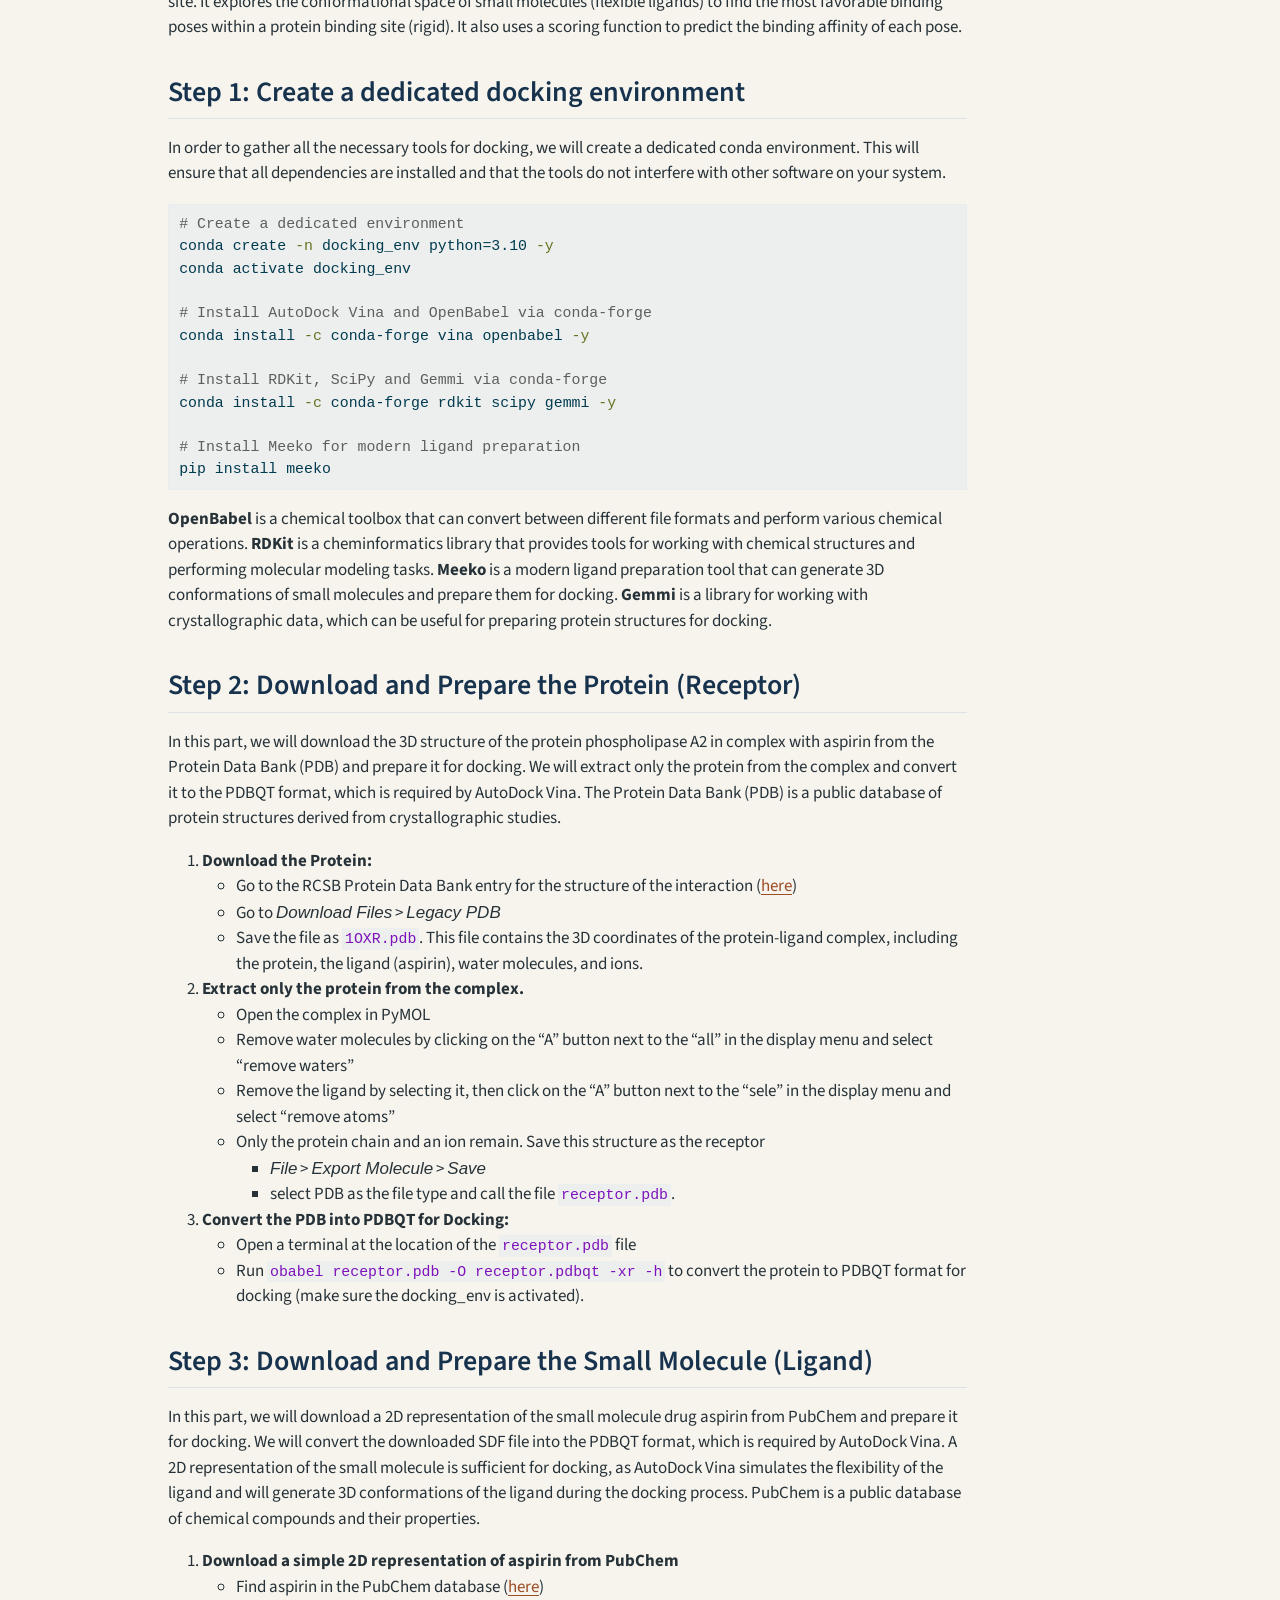
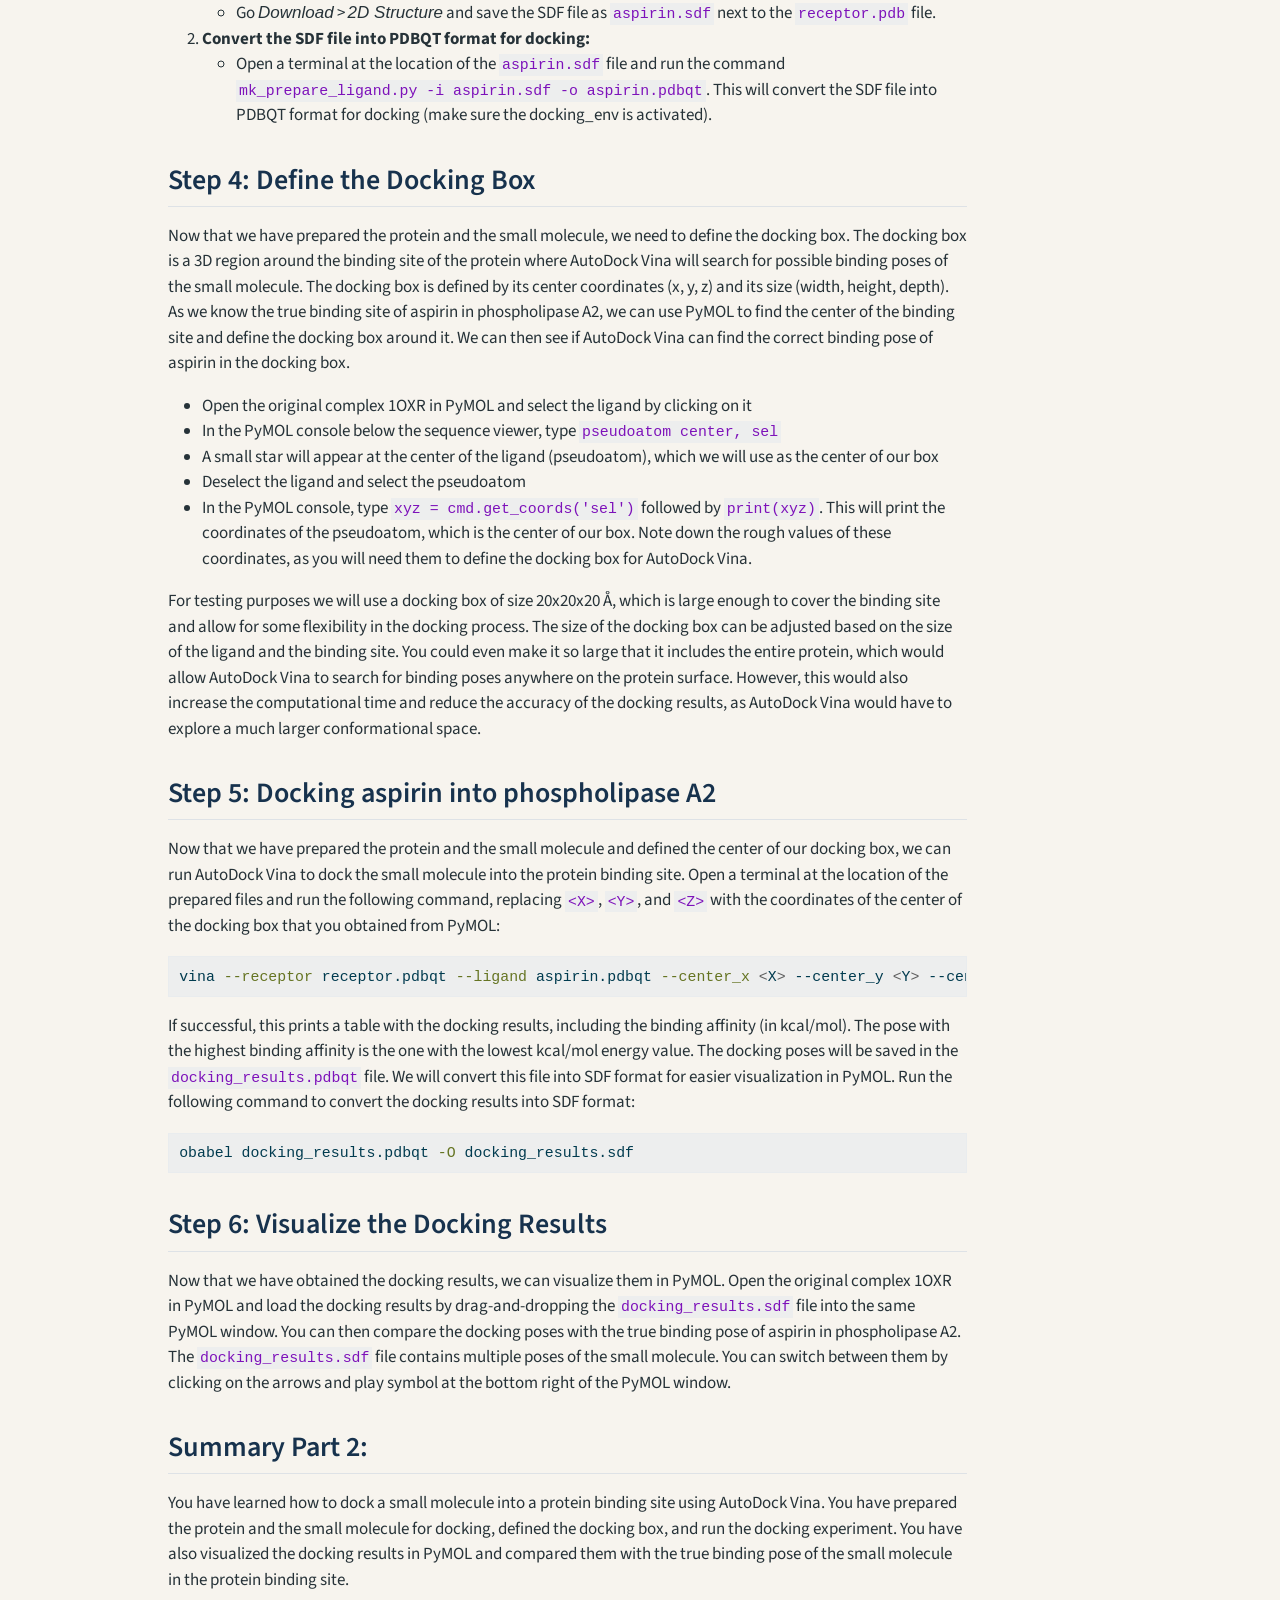
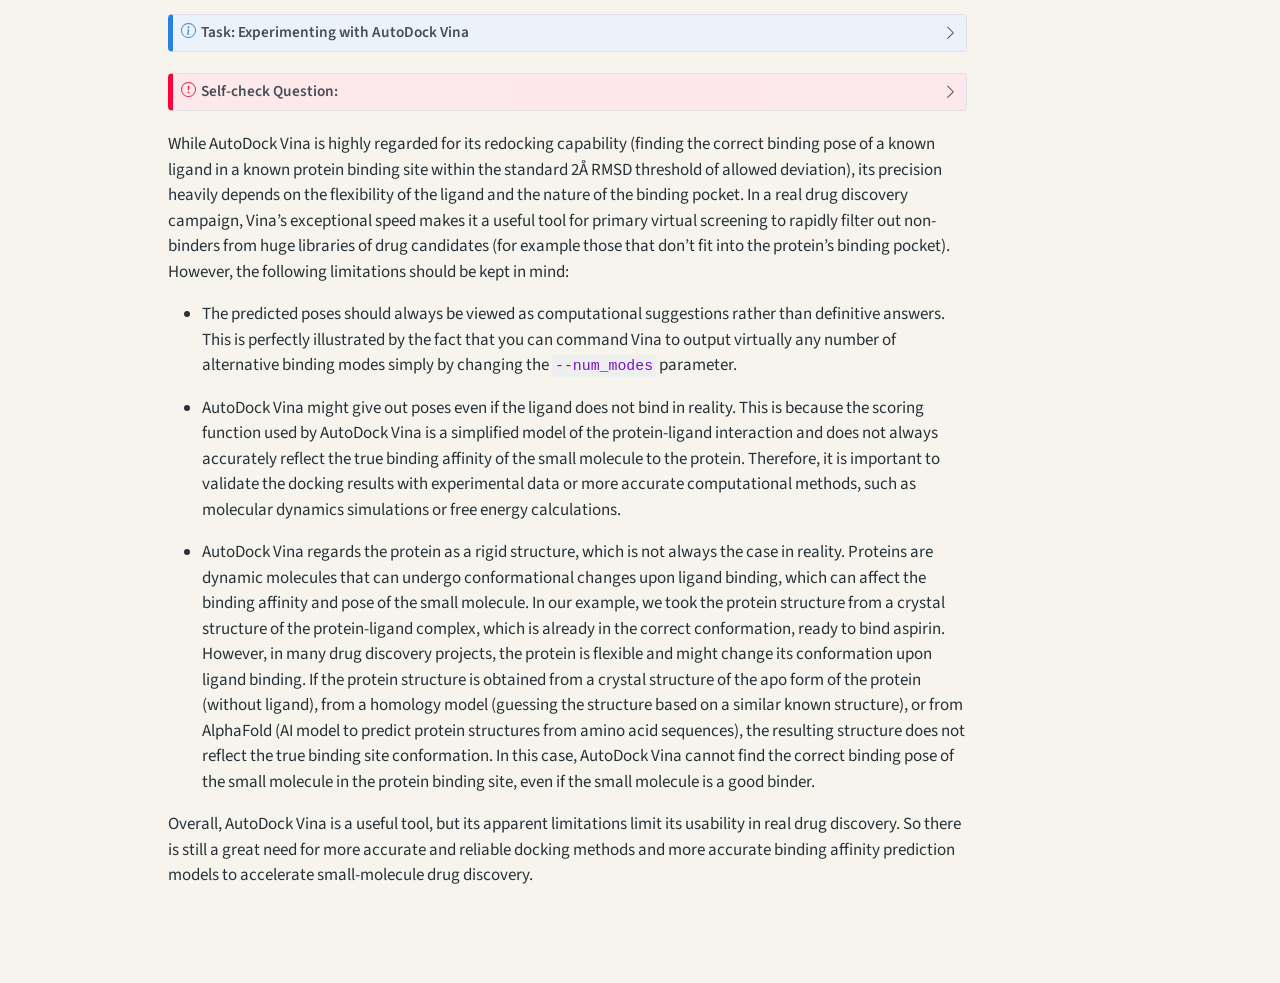
==== commit 96a183a5: "Built site for gh-pages" ====
--- a/module-1.html
+++ b/module-1.html
@@ -167,12 +167,12 @@
   </ul></li>
   <li><a href="#part-2-docking-a-small-molecule-into-a-protein-binding-site" id="toc-part-2-docking-a-small-molecule-into-a-protein-binding-site" class="nav-link" data-scroll-target="#part-2-docking-a-small-molecule-into-a-protein-binding-site">Part 2: Docking a Small Molecule into a Protein Binding Site</a>
   <ul class="collapse">
-  <li><a href="#docking-aspirin-into-phospholipase-a2" id="toc-docking-aspirin-into-phospholipase-a2" class="nav-link" data-scroll-target="#docking-aspirin-into-phospholipase-a2">Docking Aspirin into Phospholipase A2</a></li>
+  <li><a href="#docking-aspirin-into-phospholipase-a2" id="toc-docking-aspirin-into-phospholipase-a2" class="nav-link" data-scroll-target="#docking-aspirin-into-phospholipase-a2">Docking aspirin into phospholipase A2</a></li>
   <li><a href="#step-1-create-a-dedicated-docking-environment" id="toc-step-1-create-a-dedicated-docking-environment" class="nav-link" data-scroll-target="#step-1-create-a-dedicated-docking-environment">Step 1: Create a dedicated docking environment</a></li>
   <li><a href="#step-2-download-and-prepare-the-protein-receptor" id="toc-step-2-download-and-prepare-the-protein-receptor" class="nav-link" data-scroll-target="#step-2-download-and-prepare-the-protein-receptor">Step 2: Download and Prepare the Protein (Receptor)</a></li>
   <li><a href="#step-3-download-and-prepare-the-small-molecule-ligand" id="toc-step-3-download-and-prepare-the-small-molecule-ligand" class="nav-link" data-scroll-target="#step-3-download-and-prepare-the-small-molecule-ligand">Step 3: Download and Prepare the Small Molecule (Ligand)</a></li>
   <li><a href="#step-4-define-the-docking-box" id="toc-step-4-define-the-docking-box" class="nav-link" data-scroll-target="#step-4-define-the-docking-box">Step 4: Define the Docking Box</a></li>
-  <li><a href="#step-5-docking-aspirin-into-phospholipase-a2" id="toc-step-5-docking-aspirin-into-phospholipase-a2" class="nav-link" data-scroll-target="#step-5-docking-aspirin-into-phospholipase-a2">Step 5: Docking Aspirin into Phospholipase A2</a></li>
+  <li><a href="#step-5-docking-aspirin-into-phospholipase-a2" id="toc-step-5-docking-aspirin-into-phospholipase-a2" class="nav-link" data-scroll-target="#step-5-docking-aspirin-into-phospholipase-a2">Step 5: Docking aspirin into phospholipase A2</a></li>
   <li><a href="#step-6-visualize-the-docking-results" id="toc-step-6-visualize-the-docking-results" class="nav-link" data-scroll-target="#step-6-visualize-the-docking-results">Step 6: Visualize the Docking Results</a></li>
   <li><a href="#summary-part-2" id="toc-summary-part-2" class="nav-link" data-scroll-target="#summary-part-2">Summary Part 2:</a></li>
   </ul></li>
@@ -226,7 +226,7 @@
 <div id="callout-1" class="callout-1-contents callout-collapse collapse">
 <div class="callout-body-container callout-body">
 <ol type="1">
-<li>Review how protein are built from an <strong>amino acid sequence</strong>, how they fold into primary, secondary, tertiary and quaternary structures, and how their structure determines their function.</li>
+<li>Review how proteins are built from an <strong>amino acid sequence</strong>, how they fold into primary, secondary, tertiary and quaternary structures, and how their structure determines their function.</li>
 <li>Read about how the 3D structures of proteins are determined experimentally (e.g., X-ray crystallography, NMR spectroscopy) or predicted computationally (e.g.&nbsp;2021 Breakthrough Paper <a href="https://www.nature.com/articles/s41586-021-03819-2">AlphaFold2</a>).</li>
 </ol>
 </div>
@@ -271,12 +271,12 @@
 <li>Apply for a free student license of PyMOL at <a href="https://www.pymol.org/buy.html" class="uri">https://www.pymol.org/buy.html</a></li>
 <li>Download and install PyMOL on your computer.</li>
 <li>Use PyMOL to visualise the 3D structure of a protein-ligand complex of your choice. You can obtain the 3D structure from the Protein Data Bank (PDB) by searching for a specific protein or ligand and downloading the corresponding PDB file. Once you have the PDB file, you can open it in PyMOL and explore the protein-ligand interactions.</li>
-<li>Alternatively, your can directly fetch the 3D structure of a protein-ligand complex from the PDB using the PDB ID (e.g., 1OXR) in PyMOL by running the command <code>fetch 1OXR</code> in the PyMOL command line.</li>
+<li>Alternatively, you can directly fetch the 3D structure of a protein-ligand complex from the PDB using the PDB ID (e.g., 1OXR) in PyMOL by running the command <code>fetch 1OXR</code> in the PyMOL command line.</li>
 <li>Familiarise yourself with the basic functions of the PyMOL interface, such as rotating, zooming, and changing the representation of the molecules.
 <ul>
 <li>At the bottom right, you can toggle on the sequence viewer (S), which shows the amino acid sequence of the protein and allows you to select specific residues by clicking on them. It also shows the ligand(s) in the structure, as well as potential water molecules and ions.</li>
 <li>You can select different parts of the protein or ligand by clicking on them in the PyMOL interface, which creates a selection (sele).</li>
-<li>On the right side of the PyMOL interface, you can find the “Display” menu, which allows you show (S) or hide (H) different representations, such as hide the cartoon representation and instead show the stick representation. You can also toggle on the display of an approximated surface.</li>
+<li>On the right side of the PyMOL interface, you can find the “Display” menu, which allows you to show (S) or hide (H) different representations, such as hiding the cartoon representation and instead showing the stick representation. You can also toggle on the display of an approximated surface.</li>
 <li>These operations can be performed across the entire structure (all), on a specific part of the structure (e.g.&nbsp;1OXR) or on the current selection (sele).</li>
 </ul></li>
 </ol>
@@ -383,7 +383,7 @@
 </div>
 <div id="callout-8" class="callout-8-contents callout-collapse collapse">
 <div class="callout-body-container callout-body">
-<p>Your have read about the general properties of small molecules that make them good drug candidates and also about the non-covalent interactions that are important for protein-ligand binding. Summarise the properties of a good small-molecule drug that binds to a specific protein target with high affinity: Can you see a trade-off?</p>
+<p>You have read about the general properties of small molecules that make them good drug candidates and also about the non-covalent interactions that are important for protein-ligand binding. Summarise the properties of a good small-molecule drug that binds to a specific protein target with high affinity: Can you see a trade-off?</p>
 </div>
 </div>
 </div>
@@ -391,11 +391,17 @@
 </section>
 <section id="part-2-docking-a-small-molecule-into-a-protein-binding-site" class="level1">
 <h1>Part 2: Docking a Small Molecule into a Protein Binding Site</h1>
-<p>Docking is a computational method that predicts the preferred orientation of a small molecule when it binds to a protein target structure. It takes a small molecule and a protein structure as input and generates a set of possible binding poses for the small molecule in the protein binding site. In this process the small molecule is treated as a flexible ligand that can adopt different conformations, while the protein is usually treated as a rigid receptor. The docking algorithm evaluates each pose based on a scoring function that estimates the binding energy (lower is better and more stable). The output of a docking experiment is a ranked list of poses, with the highest-scoring pose being the most likely binding mode.</p>
+<p>Docking is a computational method that predicts the preferred orientation of a small molecule when it binds to a protein target structure. It takes a small molecule and a protein structure as input and generates a set of possible binding poses for the small molecule in the protein binding site. In this process, the small molecule is treated as a flexible ligand that can rotate, translate, and adopt different conformations, while the protein is usually treated as a rigid receptor (protein atoms cannot move and are fixed in space). The docking algorithm then evaluates each pose based on a scoring function that estimates the binding affinity. This affinity is represented by an energy value in kcal/mol, where lower values mean the pose has higher affinity (is more stable due to its low energy). The output of a docking experiment is a ranked list of poses, with the highest-scoring pose being the most likely binding mode.</p>
+<div class="quarto-figure quarto-figure-center">
+<figure class="figure">
+<p><img src="images/docking.gif" class="img-fluid figure-img"></p>
+<figcaption>A docking algorithm explores the conformational space of a small molecule and identifies the most favorable binding poses to a given (rigid) protein</figcaption>
+</figure>
+</div>
 <section id="docking-aspirin-into-phospholipase-a2" class="level2">
-<h2 class="anchored" data-anchor-id="docking-aspirin-into-phospholipase-a2">Docking Aspirin into Phospholipase A2</h2>
-<p>In this section, we will perform a docking experiment using AutoDock Vina to dock the small molecule drug Aspirin into the binding site of the protein Phospholipase A2. We will use the 3D structures of the protein and a 2D representation of the small molecule as input for the docking experiment. As we know the true binding site and conformation of Aspirin in Phospholipase A2, we can compare the docking results to the known binding mode and evaluate the accuracy of the docking experiment.</p>
-<p><strong>AutoDock Vina</strong> is a popular open-source docking software that docks small molecules to a protein binding site. It explores the conformational space of small molecules (flexible ligands) to find the most favorable binding poses within a protein binding site (rigid). It also uses a scoring function to predict the binding affinity of each pose.</p>
+<h2 class="anchored" data-anchor-id="docking-aspirin-into-phospholipase-a2">Docking aspirin into phospholipase A2</h2>
+<p>In this section, we will perform a docking experiment using AutoDock Vina to dock the small molecule drug aspirin into the binding site of the protein phospholipase A2. We will use the 3D structures of the protein and a 2D representation of the small molecule as input for the docking experiment. As we know the true binding site and conformation of aspirin in phospholipase A2 from crystallization studies, we can compare the docking results to the known binding mode and evaluate the accuracy of the docking experiment (if it has found the correct binding pose of aspirin in phospholipase A2).</p>
+<p><strong>AutoDock Vina</strong> (<a href="https://pmc.ncbi.nlm.nih.gov/articles/PMC3041641/">Paper</a>) is a popular open-source docking software that docks small molecules to a protein binding site. It explores the conformational space of small molecules (flexible ligands) to find the most favorable binding poses within a protein binding site (rigid). It also uses a scoring function to predict the binding affinity of each pose.</p>
 </section>
 <section id="step-1-create-a-dedicated-docking-environment" class="level2">
 <h2 class="anchored" data-anchor-id="step-1-create-a-dedicated-docking-environment">Step 1: Create a dedicated docking environment</h2>
@@ -416,33 +422,37 @@
 </section>
 <section id="step-2-download-and-prepare-the-protein-receptor" class="level2">
 <h2 class="anchored" data-anchor-id="step-2-download-and-prepare-the-protein-receptor">Step 2: Download and Prepare the Protein (Receptor)</h2>
-<p>In this part, we will download the 3D structure of the protein Phospholipase A2 in complex with Aspirin from the Protein Data Bank (PDB) and prepare it for docking. We will extract only the protein from the complex and convert it to the PDBQT format, which is required by AutoDock Vina. The Protein Data Bank (PDB) is a public database of protein structures derived from crystallographic studies.</p>
+<p>In this part, we will download the 3D structure of the protein phospholipase A2 in complex with aspirin from the Protein Data Bank (PDB) and prepare it for docking. We will extract only the protein from the complex and convert it to the PDBQT format, which is required by AutoDock Vina. The Protein Data Bank (PDB) is a public database of protein structures derived from crystallographic studies.</p>
 <ol type="1">
 <li><strong>Download the Protein:</strong>
 <ul>
-<li>Go to the RCSB Protein Data Bank and download the structure of the interaction of the phospholipase A2 with aspirin (<a href="https://www.rcsb.org/structure/1OXR">here</a>)</li>
+<li>Go to the RCSB Protein Data Bank entry for the structure of the interaction (<a href="https://www.rcsb.org/structure/1OXR">here</a>)</li>
 <li>Go to <em>Download Files</em> &gt; <em>Legacy PDB</em></li>
-<li>Save the file as <code>1OXR.pdb</code>. This file contains the 3D coordinates of the protein-ligand complex, including the protein, the ligand (Aspirin), water molecules, and ions.</li>
+<li>Save the file as <code>1OXR.pdb</code>. This file contains the 3D coordinates of the protein-ligand complex, including the protein, the ligand (aspirin), water molecules, and ions.</li>
 </ul></li>
 <li><strong>Extract only the protein from the complex.</strong>
 <ul>
 <li>Open the complex in PyMOL</li>
-<li>Remove waters by clicking on the “A” button next to the “all” in the display menu and select “remove waters”</li>
+<li>Remove water molecules by clicking on the “A” button next to the “all” in the display menu and select “remove waters”</li>
 <li>Remove the ligand by selecting it, then click on the “A” button next to the “sele” in the display menu and select “remove atoms”</li>
-<li>Save the protein (<em>File</em> &gt; <em>Export Molecule</em> &gt; <em>Save</em>), select PDB as the file type and call the file <code>receptor.pdb</code>.</li>
+<li>Only the protein chain and an ion remain. Save this structure as the receptor
+<ul>
+<li><em>File</em> &gt; <em>Export Molecule</em> &gt; <em>Save</em></li>
+<li>select PDB as the file type and call the file <code>receptor.pdb</code>.</li>
+</ul></li>
 </ul></li>
 <li><strong>Convert the PDB into PDBQT for Docking:</strong>
 <ul>
-<li>Open a terminal at the location of the receptor.pdb file</li>
+<li>Open a terminal at the location of the <code>receptor.pdb</code> file</li>
 <li>Run <code>obabel receptor.pdb -O receptor.pdbqt -xr -h</code> to convert the protein to PDBQT format for docking (make sure the docking_env is activated).</li>
 </ul></li>
 </ol>
 </section>
 <section id="step-3-download-and-prepare-the-small-molecule-ligand" class="level2">
 <h2 class="anchored" data-anchor-id="step-3-download-and-prepare-the-small-molecule-ligand">Step 3: Download and Prepare the Small Molecule (Ligand)</h2>
-<p>In this part, we will download a 2D representation of the small molecule drug Aspirin from PubChem and prepare it for docking. We will convert the downloaded SDF file into the PDBQT format, which is required by AutoDock Vina. A 2D representation of the small molecule is sufficient for docking, as AutoDock Vina simulate the flexibility of the ligand and will generate 3D conformations of the ligand during the docking process.PubChem is a public database of chemical compounds and their properties.</p>
+<p>In this part, we will download a 2D representation of the small molecule drug aspirin from PubChem and prepare it for docking. We will convert the downloaded SDF file into the PDBQT format, which is required by AutoDock Vina. A 2D representation of the small molecule is sufficient for docking, as AutoDock Vina simulates the flexibility of the ligand and will generate 3D conformations of the ligand during the docking process. PubChem is a public database of chemical compounds and their properties.</p>
 <ol type="1">
-<li><strong>Download a simple 2D representation of Aspirin from PubChem</strong>
+<li><strong>Download a simple 2D representation of aspirin from PubChem</strong>
 <ul>
 <li>Find aspirin in the PubChem database (<a href="https://pubchem.ncbi.nlm.nih.gov/compound/2244">here</a>)</li>
 <li>Go <em>Download</em> &gt; <em>2D Structure</em> and save the SDF file as <code>aspirin.sdf</code> next to the <code>receptor.pdb</code> file.</li>
@@ -455,26 +465,26 @@
 </section>
 <section id="step-4-define-the-docking-box" class="level2">
 <h2 class="anchored" data-anchor-id="step-4-define-the-docking-box">Step 4: Define the Docking Box</h2>
-<p>Now that we have prepared the protein and the small molecule, we need to define the docking box. The docking box is a 3D region around the binding site of the protein where AutoDock Vina will search for possible binding poses of the small molecule. The docking box is defined by its center coordinates (x, y, z) and its size (width, height, depth). As we know the true binding site of Aspirin in Phospholipase A2, we can use PyMOL to find the center of the binding site and define the docking box around it. We can then see if AutoDock Vina can find the correct binding pose of Aspirin in the docking box.</p>
+<p>Now that we have prepared the protein and the small molecule, we need to define the docking box. The docking box is a 3D region around the binding site of the protein where AutoDock Vina will search for possible binding poses of the small molecule. The docking box is defined by its center coordinates (x, y, z) and its size (width, height, depth). As we know the true binding site of aspirin in phospholipase A2, we can use PyMOL to find the center of the binding site and define the docking box around it. We can then see if AutoDock Vina can find the correct binding pose of aspirin in the docking box.</p>
 <ul>
 <li>Open the original complex 1OXR in PyMOL and select the ligand by clicking on it</li>
 <li>In the PyMOL console below the sequence viewer, type <code>pseudoatom center, sel</code></li>
-<li>A small star will appear in the center of the ligand, called pseudoatom, which we will use as the center of our box</li>
+<li>A small star will appear at the center of the ligand (pseudoatom), which we will use as the center of our box</li>
 <li>Deselect the ligand and select the pseudoatom</li>
-<li>In the PyMOL console, type <code>xyz = cmd.get_coords('sel')</code> followed by <code>print(xyz)</code>. This will print the coordinates of the pseudoatom, which is the center of our box. Note down the rougn values of these coordinates, as you will need them to define the docking box in AutoDock Vina.</li>
+<li>In the PyMOL console, type <code>xyz = cmd.get_coords('sel')</code> followed by <code>print(xyz)</code>. This will print the coordinates of the pseudoatom, which is the center of our box. Note down the rough values of these coordinates, as you will need them to define the docking box for AutoDock Vina.</li>
 </ul>
 <p>For testing purposes we will use a docking box of size 20x20x20 Å, which is large enough to cover the binding site and allow for some flexibility in the docking process. The size of the docking box can be adjusted based on the size of the ligand and the binding site. You could even make it so large that it includes the entire protein, which would allow AutoDock Vina to search for binding poses anywhere on the protein surface. However, this would also increase the computational time and reduce the accuracy of the docking results, as AutoDock Vina would have to explore a much larger conformational space.</p>
 </section>
 <section id="step-5-docking-aspirin-into-phospholipase-a2" class="level2">
-<h2 class="anchored" data-anchor-id="step-5-docking-aspirin-into-phospholipase-a2">Step 5: Docking Aspirin into Phospholipase A2</h2>
+<h2 class="anchored" data-anchor-id="step-5-docking-aspirin-into-phospholipase-a2">Step 5: Docking aspirin into phospholipase A2</h2>
 <p>Now that we have prepared the protein and the small molecule and defined the center of our docking box, we can run AutoDock Vina to dock the small molecule into the protein binding site. Open a terminal at the location of the prepared files and run the following command, replacing <code>&lt;X&gt;</code>, <code>&lt;Y&gt;</code>, and <code>&lt;Z&gt;</code> with the coordinates of the center of the docking box that you obtained from PyMOL:</p>
 <div class="code-copy-outer-scaffold"><div class="sourceCode" id="cb2"><pre class="sourceCode bash code-with-copy"><code class="sourceCode bash"><span id="cb2-1"><a href="#cb2-1" aria-hidden="true" tabindex="-1"></a><span class="ex">vina</span> <span class="at">--receptor</span> receptor.pdbqt <span class="at">--ligand</span> aspirin.pdbqt <span class="at">--center_x</span> <span class="op">&lt;</span>X<span class="op">&gt;</span> --center_y <span class="op">&lt;</span>Y<span class="op">&gt;</span> --center_z <span class="op">&lt;</span>Z<span class="op">&gt;</span> --size_x 20.0 <span class="at">--size_y</span> 20.0 <span class="at">--size_z</span> 20.0 <span class="at">--out</span> docking_results.pdbqt <span class="at">--exhaustiveness</span> 32</span></code></pre></div><button title="Copy to Clipboard" class="code-copy-button"><i class="bi"></i></button></div>
-<p>If successful, this prints a table with the docking results, including the binding affinity (in kcal/mol) and the RMSD values for each pose. The best pose is usually the one with the lowest binding affinity. The docking poses will be saved in the <code>docking_results.pdbqt</code> file. We will convert this file into SDF format for easier visualization in PyMOL. Run the following command to convert the docking results into SDF format:</p>
+<p>If successful, this prints a table with the docking results, including the binding affinity (in kcal/mol). The pose with the highest binding affinity is the one with the lowest kcal/mol energy value. The docking poses will be saved in the <code>docking_results.pdbqt</code> file. We will convert this file into SDF format for easier visualization in PyMOL. Run the following command to convert the docking results into SDF format:</p>
 <div class="code-copy-outer-scaffold"><div class="sourceCode" id="cb3"><pre class="sourceCode bash code-with-copy"><code class="sourceCode bash"><span id="cb3-1"><a href="#cb3-1" aria-hidden="true" tabindex="-1"></a><span class="ex">obabel</span> docking_results.pdbqt <span class="at">-O</span> docking_results.sdf</span></code></pre></div><button title="Copy to Clipboard" class="code-copy-button"><i class="bi"></i></button></div>
 </section>
 <section id="step-6-visualize-the-docking-results" class="level2">
 <h2 class="anchored" data-anchor-id="step-6-visualize-the-docking-results">Step 6: Visualize the Docking Results</h2>
-<p>Now that we have obtained the docking results, we can visualize them in PyMOL. Open the original complex 1OXR in PyMOL and load the docking results by drag-and-drop the <code>docking_results.sdf</code> file into the PyMOL window. You can then compare the docking poses with the true binding pose of Aspirin in Phospholipase A2. The docking_results.sdf file contains multiple poses of the small molecule. You can switch between them by clicking on the arrows and “play” symbol at the bottom right of the PyMOL window.</p>
+<p>Now that we have obtained the docking results, we can visualize them in PyMOL. Open the original complex 1OXR in PyMOL and load the docking results by drag-and-dropping the <code>docking_results.sdf</code> file into the same PyMOL window. You can then compare the docking poses with the true binding pose of aspirin in phospholipase A2. The <code>docking_results.sdf</code> file contains multiple poses of the small molecule. You can switch between them by clicking on the arrows and play symbol at the bottom right of the PyMOL window.</p>
 </section>
 <section id="summary-part-2" class="level2">
 <h2 class="anchored" data-anchor-id="summary-part-2">Summary Part 2:</h2>
@@ -491,8 +501,16 @@
 </div>
 <div id="callout-9" class="callout-9-contents callout-collapse collapse">
 <div class="callout-body-container callout-body">
-<p>If your docking experiment was not able to find the correct binding pose of Aspirin in Phospholipase A2, you can try to adjust the docking parameters and run the docking experiment again. You can try to change the size of the docking box, the exhaustiveness of the search, or the number of binding poses to generate. You can also try to dock a different small molecule into the same protein binding site or a different protein-ligand complex. Here an overview of the most important parameters of AutoDock Vina:</p>
-<p>Parameters: - <code>--receptor</code>: The path to the prepared protein file in PDBQT format. - <code>--ligand</code>: The path to the prepared small molecule file in PDBQT format - <code>--center_x</code>, <code>--center_y</code>, <code>--center_z</code>: The coordinates of the center of the docking box - <code>--size_x</code>, <code>--size_y</code>, <code>--size_z</code>: The size of the docking box in Ångströms - <code>--out</code>: The path to the output file where the docking results will be saved in PDBQT format - <code>--exhaustiveness</code>: The number of independent runs that AutoDock Vina will perform to explore the conformational space of the ligand. A higher value increases the accuracy of the docking results but also increases the computational time. - <code>--num_modes</code>: The number of binding poses to generate. The default is 9.</p>
+<p>If your docking experiment was not able to find the correct binding pose of aspirin in phospholipase A2, you can try to adjust the docking parameters and run the docking experiment again. You can try to change the size of the docking box, the exhaustiveness of the search, or the number of binding poses to generate. You can also try to dock a different small molecule into the same protein binding site or a different protein-ligand complex. Here an overview of the most important parameters of AutoDock Vina:</p>
+<ul>
+<li><code>--receptor</code>: The path to the prepared protein file in PDBQT format.</li>
+<li><code>--ligand</code>: The path to the prepared small molecule file in PDBQT format</li>
+<li><code>--center_x</code>, <code>--center_y</code>, <code>--center_z</code>: The coordinates of the center of the docking box</li>
+<li><code>--size_x</code>, <code>--size_y</code>, <code>--size_z</code>: The size of the docking box in Ångströms</li>
+<li><code>--out</code>: The path to the output file where the docking results will be saved in PDBQT format</li>
+<li><code>--exhaustiveness</code>: The number of independent runs that AutoDock Vina will perform to explore the conformational space of the ligand. A higher value increases the accuracy of the docking results but also increases the computational time.</li>
+<li><code>--num_modes</code>: The number of binding poses to generate. The default is 9.</li>
+</ul>
 </div>
 </div>
 </div>
@@ -508,17 +526,17 @@
 </div>
 <div id="callout-10" class="callout-10-contents callout-collapse collapse">
 <div class="callout-body-container callout-body">
-<p>You have experienced the precision of AutoDock Vina in docking a small-molecule drug into a protein binding site. Are you convinced that this tool is useful for drug discovery? Imagine you have a new protein target that is associated with cancer and you want to find a small molecule that can bind to it and inhibit its activity. You could download any small-molecule from PubChem or similar databases to build your own small molecule drug candidate library. Then you let AutoDock Vina dock the molecules in your library against the protein target and you select the one that has the best binding affinity (lowest energy). Do you think you will be able to pick the best small molecule from your library that binds to the protein target?</p>
-</div>
-</div>
-</div>
-<p>While AutoDock Vina is highly regarded for its redocking capability (finding the correct binding pose of a known ligand in a known protein binding site within the standard 2 Å RMSD threshold of allowed deviation), its precision heavily depends on the flexibility of the ligand and the nature of the binding pocket. In a real drug discovery campaign, Vina’s exceptional speed makes it a useful tool for primary virtual screening to rapidly filter out non-binders from huge libraries of drug candidates (for example those that don’t fit into the protein’s binding pocket). However, the following limitations should be kept in mind:</p>
+<p>You have experienced the precision of AutoDock Vina in docking a small-molecule drug into a protein binding site. Are you convinced that this tool is useful for drug discovery? Imagine you have a new protein target that is associated with cancer and you want to find a small molecule that can bind to it and inhibit its activity. You could download any small molecule from PubChem or similar databases to build your own small-molecule drug candidate library. Then you let AutoDock Vina dock the molecules in your library against the protein target and you select the one that has the best binding affinity (lowest energy). Do you think you will be able to pick the best small molecule from your library that binds to the protein target?</p>
+</div>
+</div>
+</div>
+<p>While AutoDock Vina is highly regarded for its redocking capability (finding the correct binding pose of a known ligand in a known protein binding site within the standard 2Å RMSD threshold of allowed deviation), its precision heavily depends on the flexibility of the ligand and the nature of the binding pocket. In a real drug discovery campaign, Vina’s exceptional speed makes it a useful tool for primary virtual screening to rapidly filter out non-binders from huge libraries of drug candidates (for example those that don’t fit into the protein’s binding pocket). However, the following limitations should be kept in mind:</p>
 <ul>
 <li><p>The predicted poses should always be viewed as computational suggestions rather than definitive answers. This is perfectly illustrated by the fact that you can command Vina to output virtually any number of alternative binding modes simply by changing the <code>--num_modes</code> parameter.</p></li>
-<li><p>AutoDock Vina regards the protein as a rigid structure, which is not always the case in reality. Proteins are dynamic molecules that can undergo conformational changes upon ligand binding, which can affect the binding affinity and pose of the small molecule. In our example, we took the protein structure from a crystal structure of the protein-ligand complex, which is already in the correct conformation, ready to bind Aspirin. However, in many drug discovery projects, the protein is flexible and might change its conformation upon ligand binding. If the protein structure is obtained from a crystal structure of the apo form of the protein (without ligand), from a homology model (guessing the structure based on a similar known structure), or from AlphaFold (AI model to predict protein structures from amino acid sequences), the resulting structure does not reflect the true binding site conformation. In this case, AutoDock Vina cannot find the correct binding pose of the small molecule in the protein binding site, even if the small molecule is a good binder.</p></li>
-<li><p>The binding affinity predictions of AutoDock Vina are not always reliable. Because the scoring function is based on a simplified model of the protein-ligand interaction, it often does not accurately reflect the true binding affinity of the small molecule to the protein. Therefore, it is important to validate the docking results with experimental data or more accurate computational methods, such as molecular dynamics simulations or free energy calculations.</p></li>
+<li><p>AutoDock Vina might give out poses even if the ligand does not bind in reality. This is because the scoring function used by AutoDock Vina is a simplified model of the protein-ligand interaction and does not always accurately reflect the true binding affinity of the small molecule to the protein. Therefore, it is important to validate the docking results with experimental data or more accurate computational methods, such as molecular dynamics simulations or free energy calculations.</p></li>
+<li><p>AutoDock Vina regards the protein as a rigid structure, which is not always the case in reality. Proteins are dynamic molecules that can undergo conformational changes upon ligand binding, which can affect the binding affinity and pose of the small molecule. In our example, we took the protein structure from a crystal structure of the protein-ligand complex, which is already in the correct conformation, ready to bind aspirin. However, in many drug discovery projects, the protein is flexible and might change its conformation upon ligand binding. If the protein structure is obtained from a crystal structure of the apo form of the protein (without ligand), from a homology model (guessing the structure based on a similar known structure), or from AlphaFold (AI model to predict protein structures from amino acid sequences), the resulting structure does not reflect the true binding site conformation. In this case, AutoDock Vina cannot find the correct binding pose of the small molecule in the protein binding site, even if the small molecule is a good binder.</p></li>
 </ul>
-<p>Overall, AutoDock Vina is a useful tool, it’s apparent limitation limit its usability in real drug discovery. So there is still a great need for more accurate and reliable docking methods and more accurate binding affinity prediction models to accelerate small-molecule drug discovery.</p>
+<p>Overall, AutoDock Vina is a useful tool, but its apparent limitations limit its usability in real drug discovery. So there is still a great need for more accurate and reliable docking methods and more accurate binding affinity prediction models to accelerate small-molecule drug discovery.</p>
 
 
 </section>
